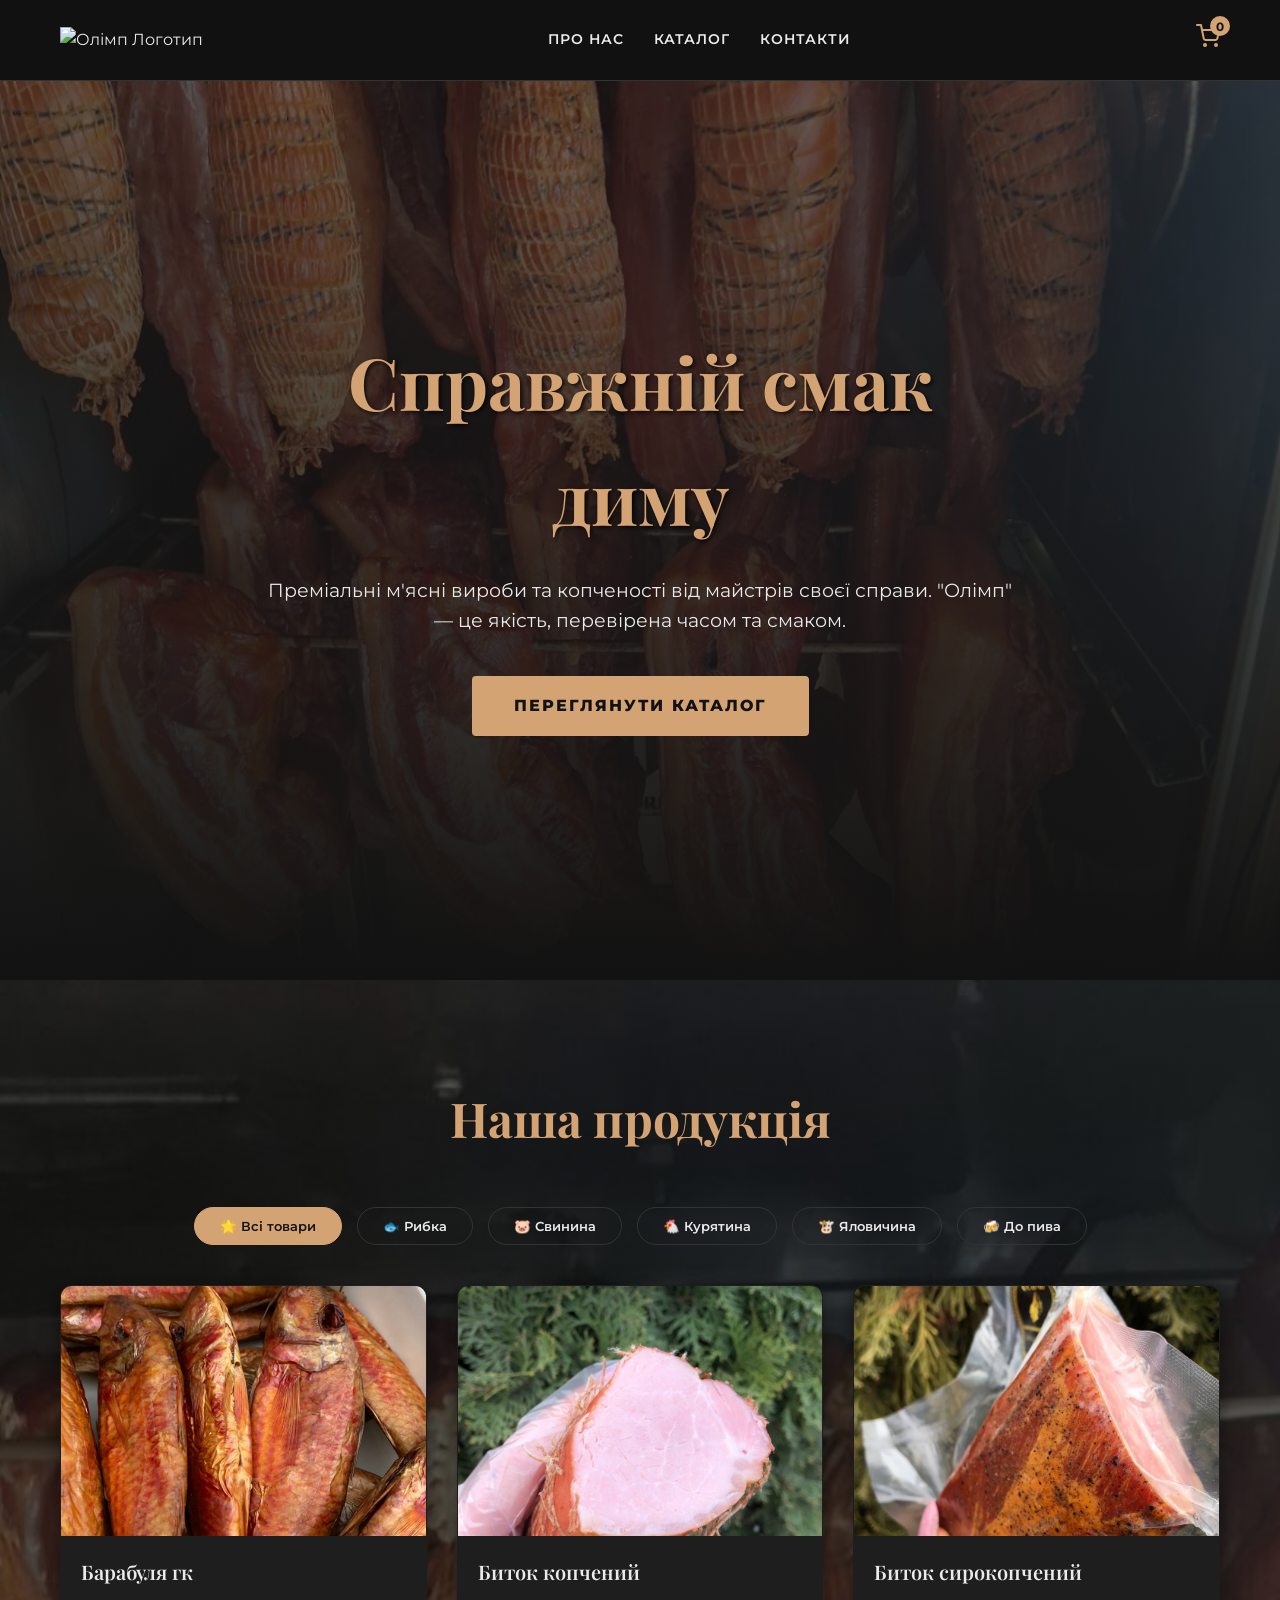
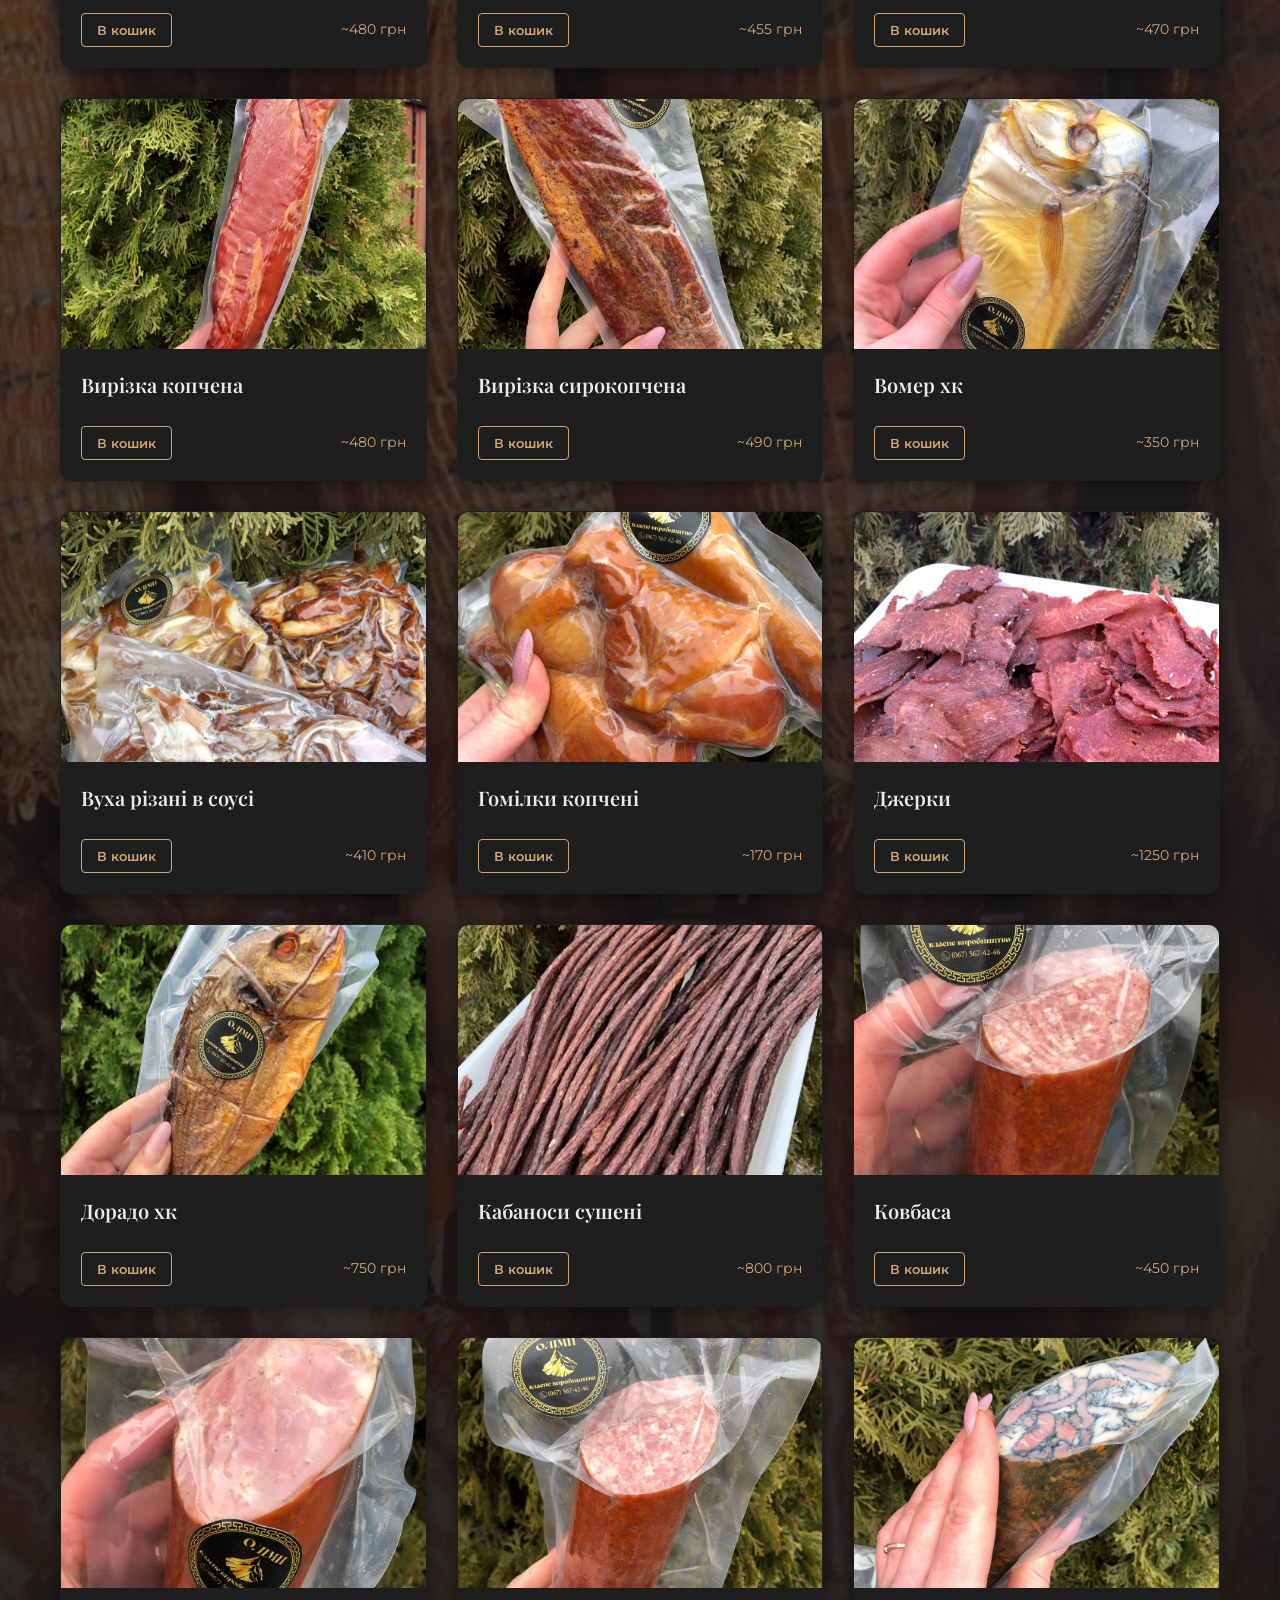
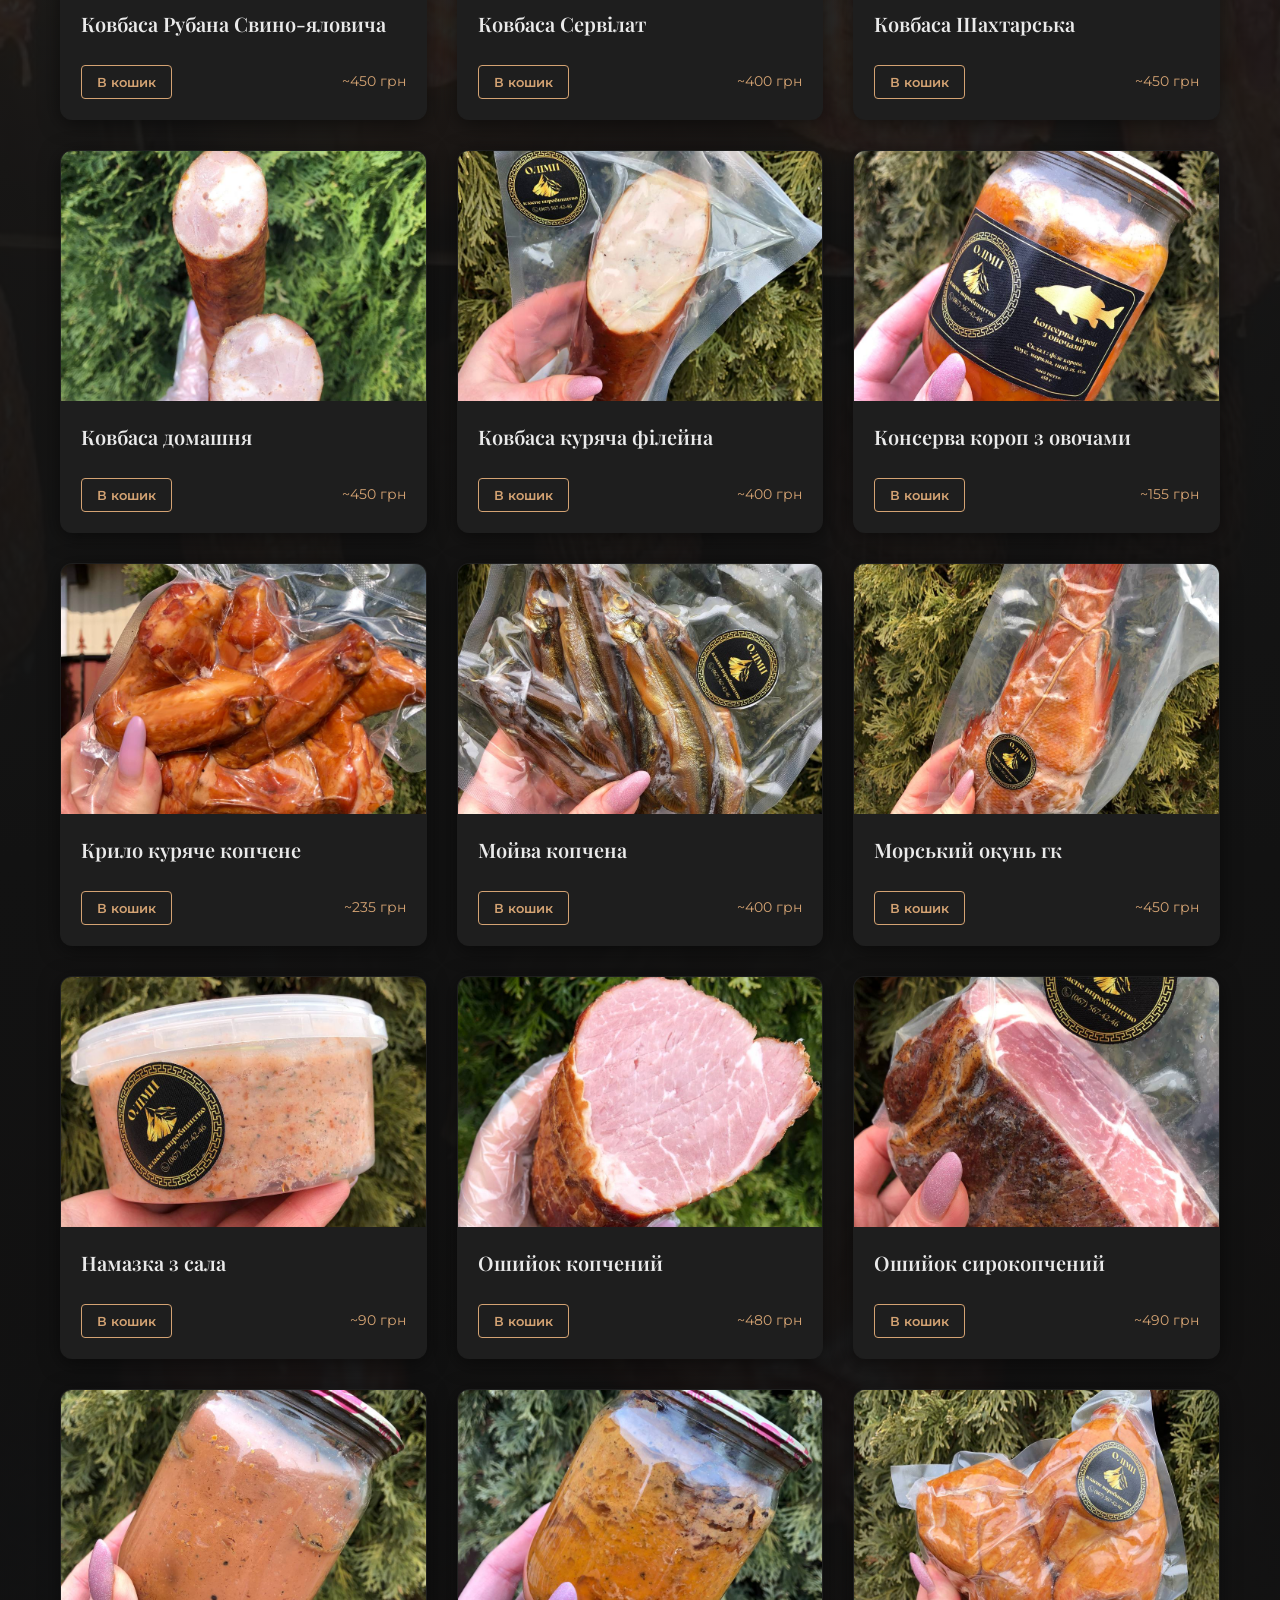
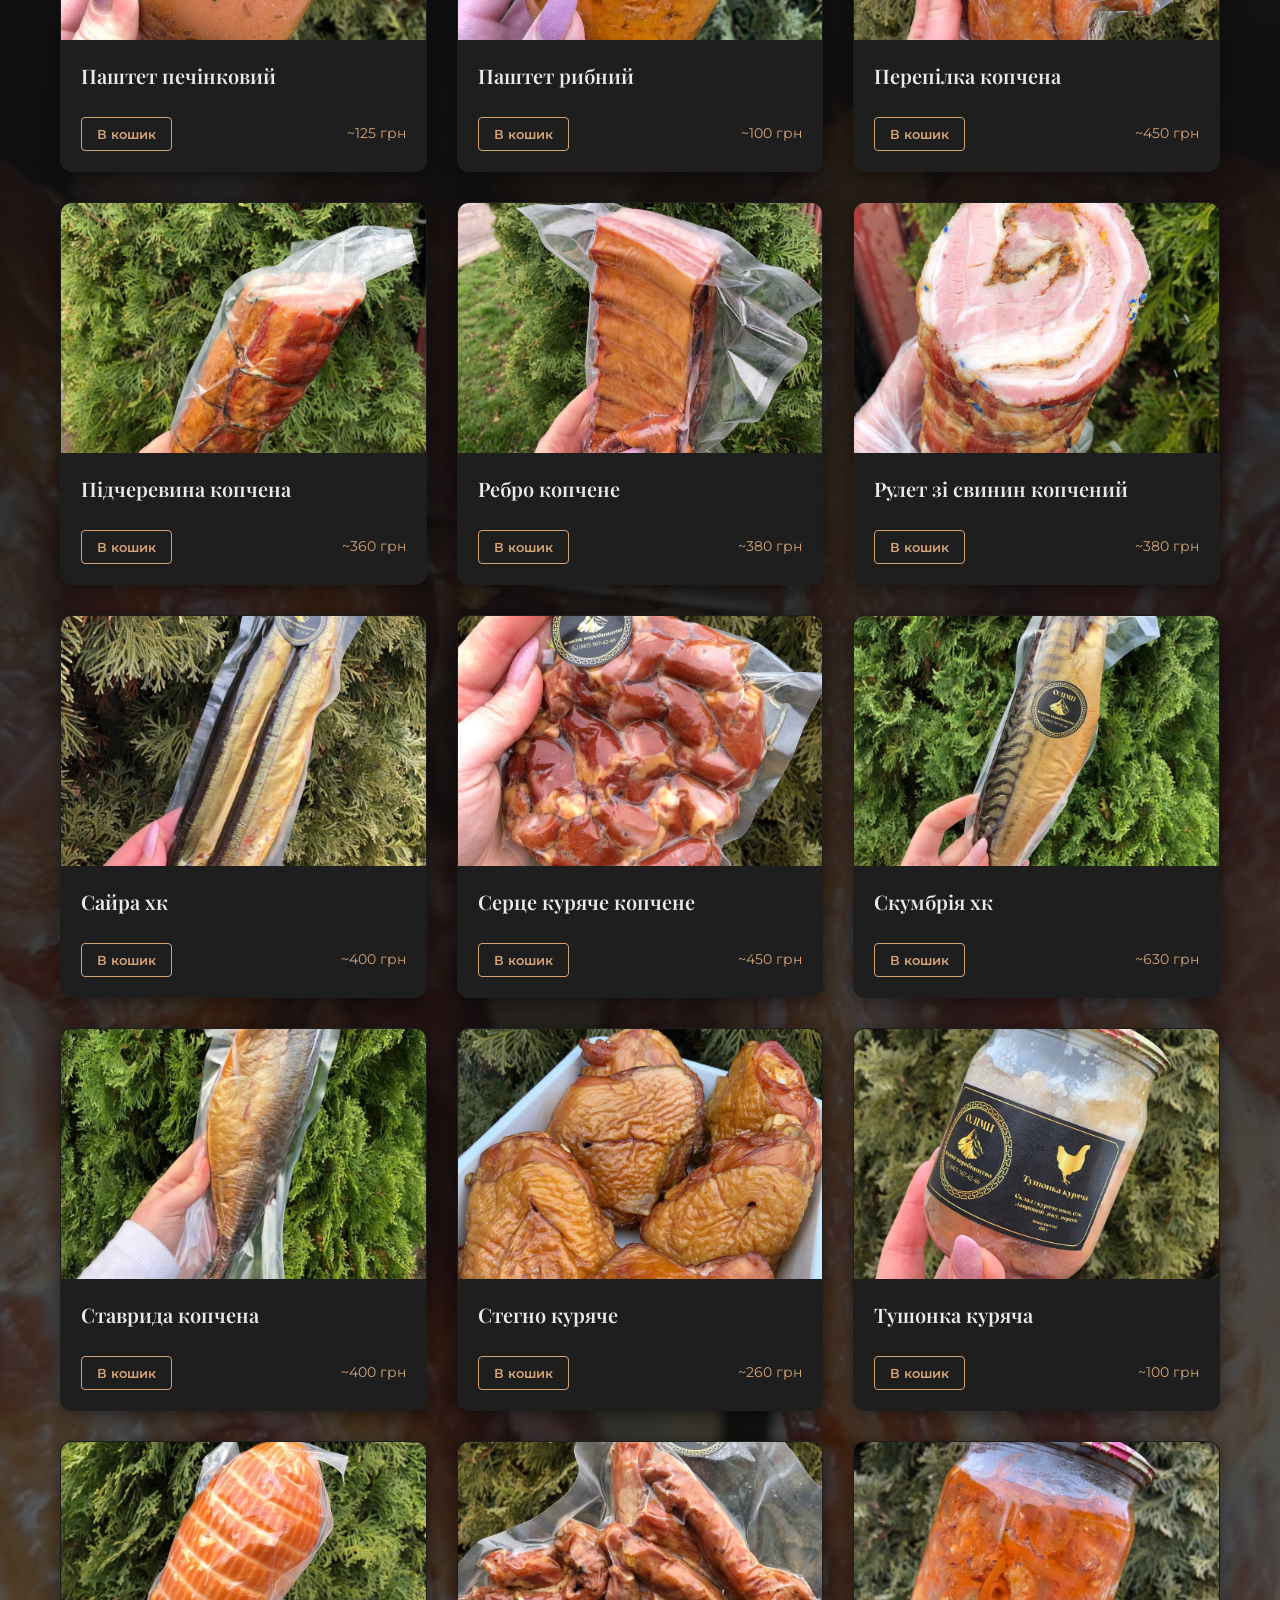
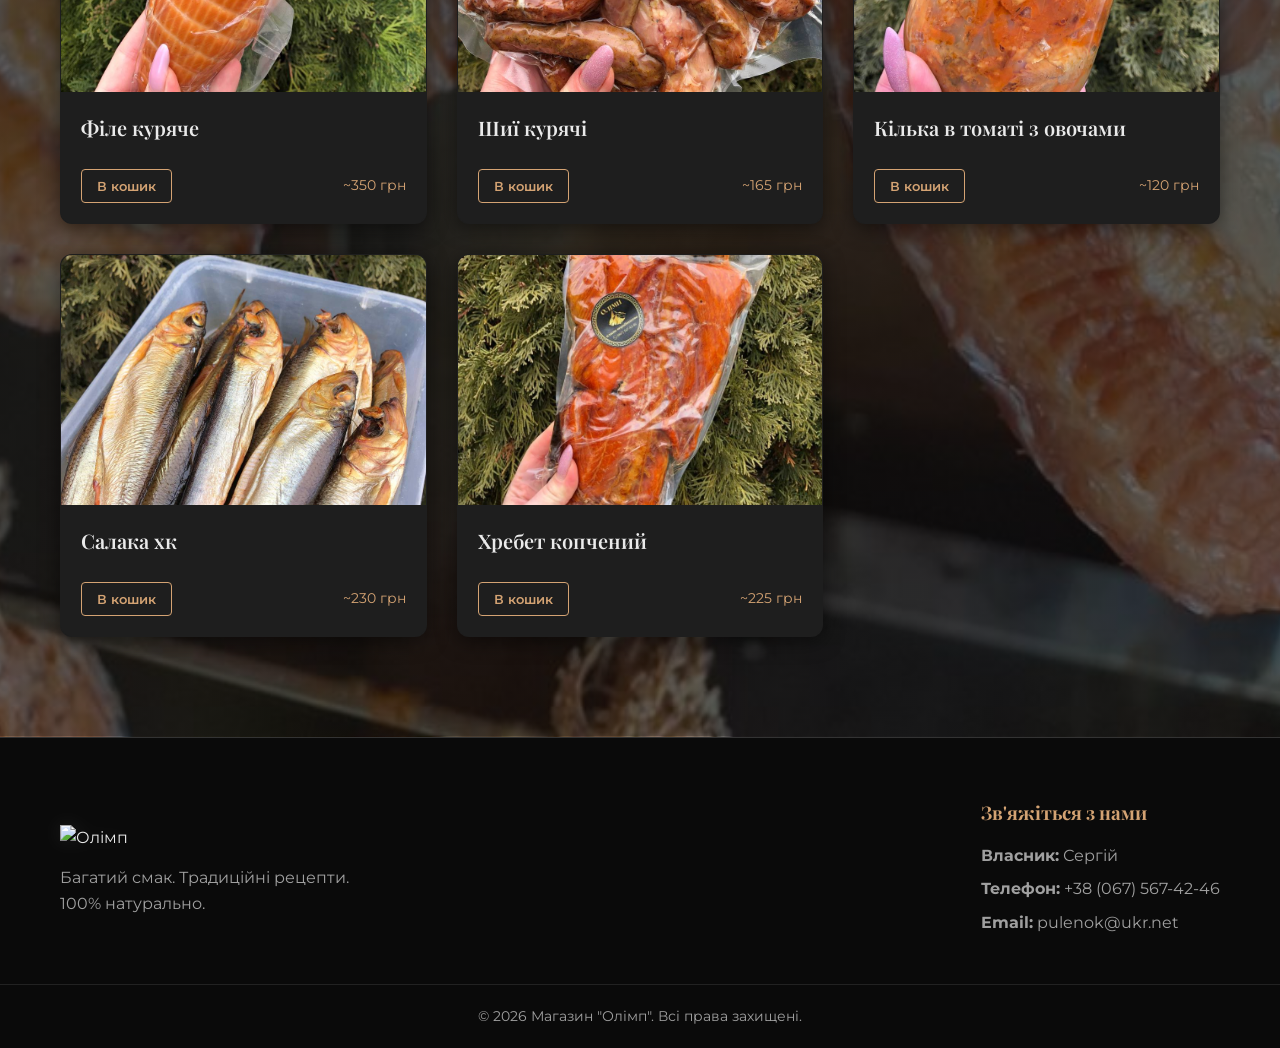
==== index.html @ 211b1b32 "Add files via upload" ====
<!DOCTYPE html>
<html lang="uk">

<head>
    <meta charset="UTF-8">
    <meta name="viewport" content="width=device-width, initial-scale=1.0">
    <meta name="description"
        content="Магазин Олімп - преміальні копченості та м'ясні вироби. Найкращий вибір копченого сала, ковбас, балику та риби.">
    <title>Олімп - Преміальні Копченості</title>
    <link rel="stylesheet" href="style.css">
    <link
        href="https://fonts.googleapis.com/css2?family=Montserrat:wght@400;600;800&family=Playfair+Display:ital,wght@0,700;1,700&display=swap"
        rel="stylesheet">
</head>

<body>
    <header class="navbar">
        <div class="container nav-content">
            <div class="logo">
                <img src="Олімп логотип.png" alt="Олімп Логотип" class="logo-img">
            </div>
            <nav class="nav-links">
                <a href="#about">Про нас</a>
                <a href="#catalog">Каталог</a>
                <a href="#contact">Контакти</a>
            </nav>
            <div class="cart-icon">
                <svg width="24" height="24" viewBox="0 0 24 24" fill="none" stroke="currentColor" stroke-width="2"
                    stroke-linecap="round" stroke-linejoin="round">
                    <circle cx="9" cy="21" r="1"></circle>
                    <circle cx="20" cy="21" r="1"></circle>
                    <path d="M1 1h4l2.68 13.39a2 2 0 0 0 2 1.61h9.72a2 2 0 0 0 2-1.61L23 6H6"></path>
                </svg>
                <span class="cart-count">0</span>
            </div>
        </div>
    </header>

    <section class="hero" id="about">
        <div class="hero-overlay"></div>
        <div class="container hero-content">
            <h1>Справжній смак диму</h1>
            <p>Преміальні м'ясні вироби та копченості від майстрів своєї справи. "Олімп" — це якість, перевірена часом
                та смаком.</p>
            <a href="#catalog" class="btn-primary">Переглянути каталог</a>
        </div>
    </section>

    <section id="catalog" class="catalog-section">
        <div class="container">
            <h2 class="section-title">Наша продукція</h2>
            <div class="filters">
                <button class="filter-btn active" data-filter="all">🌟 Всі товари</button>
                <button class="filter-btn" data-filter="fish">🐟 Рибка</button>
                <button class="filter-btn" data-filter="pork">🐷 Свинина</button>
                <button class="filter-btn" data-filter="chicken">🐔 Курятина</button>
                <button class="filter-btn" data-filter="beef">🐮 Яловичина</button>
                <button class="filter-btn" data-filter="beer">🍻 До пива</button>
            </div>
            <div id="product-grid" class="product-grid">
                <!-- Products will be injected here by script.js -->
            </div>
        </div>
    </section>

    <footer id="contact" class="footer">
        <!-- Footer remains exactly as it was -->
        <div class="container footer-content">
            <div class="footer-info">
                <img src="Олімп логотип.png" alt="Олімп" class="footer-logo">
                <p>Багатий смак. Традиційні рецепти. 100% натурально.</p>
            </div>
            <div class="footer-contacts">
                <h3>Зв'яжіться з нами</h3>
                <p><strong>Власник:</strong> Сергій</p>
                <p><strong>Телефон:</strong> <a href="tel:+380675674246">+38 (067) 567-42-46</a></p>
                <p><strong>Email:</strong> <a href="mailto:pulenok@ukr.net">pulenok@ukr.net</a></p>
            </div>
        </div>
        <div class="footer-bottom">
            <p>&copy; 2026 Магазин "Олімп". Всі права захищені.</p>
        </div>
    </footer>

    <!-- Shopping Cart Modal -->
    <div class="cart-overlay" id="cart-overlay">
        <div class="cart-modal">
            <div class="cart-header">
                <h2>Ваш кошик</h2>
                <button class="close-cart" id="close-cart">&times;</button>
            </div>
            <div class="cart-items" id="cart-items">
                <!-- Cart items injected here -->
            </div>
            <div class="cart-footer">
                <div class="cart-total">
                    <span>Разом (орієнтовно):</span>
                    <span id="cart-total-price">0 грн</span>
                </div>

                <form id="checkout-form" class="checkout-form" action="https://api.web3forms.com/submit" method="POST">

                    <!-- Web3Forms Required Config -->
                    <!-- USER: Замініть ВАШ_КЛЮЧ_ДОСТУПУ на справжній ключ отриманий на web3forms.com -->
                    <input type="hidden" name="access_key" value="c557df8d-5075-4b24-8cd9-686720bcbbee">
                    <input type="hidden" name="subject" value="Нове замовлення - Олімп">
                    <input type="hidden" name="from_name" value="Магазин Олімп">
                    <!-- Запобігаємо переадресації від Web3Forms для обробки через JS -->

                    <h3>Оформлення замовлення</h3>
                    <input type="text" id="lastName" name="Прізвище" placeholder="Прізвище" required>
                    <input type="text" id="firstName" name="Ім'я" placeholder="Ім'я" required>
                    <input type="text" id="patronymic" name="По батькові" placeholder="По батькові" required>
                    <input type="tel" id="phone" name="Телефон" placeholder="Номер телефону (+380...)" required>

                    <select id="paymentMethod" name="Спосіб_оплати" required>
                        <option value="" disabled selected>Виберіть спосіб оплати</option>
                        <option value="Оплата на карту продавця">Оплата на карту продавця</option>
                        <option value="При отриманні (накладений платіж)">При отриманні (накладений платіж)</option>
                    </select>

                    <!-- Hidden field to hold the cart summary for the email -->
                    <textarea id="orderDetails" name="Замовлені_товари" style="display:none;"></textarea>

                    <button type="submit" id="submit-btn" class="btn-primary w-100">Відправити замовлення</button>
                    <p class="form-disclaimer">Після відправлення ми зв'яжемося з вами для уточнення ваги. Ціна на
                        крафтову продукцію залежить від точної ваги шматка.</p>
                    <p id="form-result" style="display:none; text-align:center; margin-top:10px; font-weight:bold;"></p>
                </form>
            </div>
        </div>
    </div>

    <script src="script.js"></script>
</body>

</html>
---- style.css ----
:root {
    --bg-dark: #121212;
    --bg-card: #1E1E1E;
    --text-main: #EAEAEA;
    --text-muted: #A0A0A0;
    --accent-gold: #D4A373;
    --accent-hover: #FAEDCD;
    --border-color: #333;
    --shadow-subtle: 0 4px 20px rgba(0, 0, 0, 0.5);
    --shadow-glow: 0 0 15px rgba(212, 163, 115, 0.3);
}

* {
    margin: 0;
    padding: 0;
    box-sizing: border-box;
}

body {
    font-family: 'Montserrat', sans-serif;
    background-color: var(--bg-dark);
    color: var(--text-main);
    line-height: 1.6;
    overflow-x: hidden;
}

h1,
h2,
h3 {
    font-family: 'Playfair Display', serif;
}

a {
    text-decoration: none;
    color: inherit;
}

.container {
    max-width: 1200px;
    margin: 0 auto;
    padding: 0 20px;
}

/* Navbar */
.navbar {
    position: fixed;
    top: 0;
    width: 100%;
    background: rgba(18, 18, 18, 0.9);
    backdrop-filter: blur(10px);
    z-index: 1000;
    border-bottom: 1px solid var(--border-color);
}

.nav-content {
    display: flex;
    justify-content: space-between;
    align-items: center;
    height: 80px;
}

.logo-img {
    height: 60px;
    object-fit: contain;
}

.nav-links {
    display: flex;
    gap: 30px;
}

.nav-links a {
    font-weight: 600;
    text-transform: uppercase;
    font-size: 0.9rem;
    letter-spacing: 1px;
    transition: color 0.3s;
}

.nav-links a:hover {
    color: var(--accent-gold);
}

.cart-icon {
    position: relative;
    cursor: pointer;
    color: var(--accent-gold);
    transition: transform 0.3s;
}

.cart-icon:hover {
    transform: scale(1.1);
}

.cart-count {
    position: absolute;
    top: -8px;
    right: -10px;
    background: var(--accent-gold);
    color: var(--bg-dark);
    font-size: 0.75rem;
    font-weight: bold;
    border-radius: 50%;
    width: 20px;
    height: 20px;
    display: flex;
    align-items: center;
    justify-content: center;
}

/* Hero Section */
.hero {
    height: 100vh;
    display: flex;
    align-items: center;
    justify-content: center;
    text-align: center;
    position: relative;
    background: url('fon1.jpg') center/cover no-repeat;
    margin-top: 80px;
}

.hero-overlay {
    position: absolute;
    top: 0;
    left: 0;
    width: 100%;
    height: 100%;
    background: linear-gradient(to bottom, rgba(18, 18, 18, 0.6), rgba(18, 18, 18, 1));
}

.hero-content {
    position: relative;
    z-index: 10;
    max-width: 800px;
}

.hero h1 {
    font-size: 4.5rem;
    margin-bottom: 20px;
    color: var(--accent-gold);
    text-shadow: 2px 2px 4px rgba(0, 0, 0, 0.8);
}

.hero p {
    font-size: 1.2rem;
    margin-bottom: 40px;
    color: var(--text-main);
}

.btn-primary {
    display: inline-block;
    padding: 15px 40px;
    background: var(--accent-gold);
    color: var(--bg-dark);
    font-weight: 800;
    text-transform: uppercase;
    letter-spacing: 2px;
    border-radius: 4px;
    transition: all 0.3s ease;
    border: 2px solid var(--accent-gold);
}

.btn-primary:hover {
    background: transparent;
    color: var(--accent-gold);
    box-shadow: var(--shadow-glow);
}

/* Catalog */
.catalog-section {
    padding: 100px 0;
    position: relative;
    z-index: 1;
}

.catalog-section::before,
.catalog-section::after {
    content: '';
    position: absolute;
    left: 0;
    width: 100%;
    z-index: -1;
    background-size: cover;
    background-position: center;
    background-repeat: no-repeat;
}

.catalog-section::before {
    top: 0;
    height: 50%;
    background-image: linear-gradient(rgba(18, 18, 18, 0.6), rgba(18, 18, 18, 1)), url('fon1.jpg');
}

.catalog-section::after {
    bottom: 0;
    height: 50%;
    background-image: linear-gradient(rgba(18, 18, 18, 1), rgba(18, 18, 18, 0.6)), url('fon2.jpg');
}

.section-title {
    text-align: center;
    font-size: 3rem;
    margin-bottom: 50px;
    color: var(--accent-gold);
}

.filters {
    display: flex;
    justify-content: center;
    margin-bottom: 40px;
    gap: 15px;
}

.filter-btn {
    background: transparent;
    border: 1px solid var(--border-color);
    color: var(--text-main);
    padding: 10px 25px;
    border-radius: 30px;
    cursor: pointer;
    transition: all 0.3s;
    font-family: inherit;
    font-weight: 600;
}

.filter-btn.active,
.filter-btn:hover {
    background: var(--accent-gold);
    color: var(--bg-dark);
    border-color: var(--accent-gold);
}

.product-grid {
    display: grid;
    grid-template-columns: repeat(auto-fill, minmax(280px, 1fr));
    gap: 30px;
}

.product-card {
    background: var(--bg-card);
    border-radius: 12px;
    overflow: hidden;
    box-shadow: var(--shadow-subtle);
    transition: transform 0.4s ease, box-shadow 0.4s ease;
    border: 1px solid transparent;
    position: relative;
    display: flex;
    flex-direction: column;
}

.product-card:hover {
    transform: translateY(-10px);
    border-color: rgba(212, 163, 115, 0.3);
    box-shadow: var(--shadow-glow);
}

.product-image-wrapper {
    width: 100%;
    height: 250px;
    overflow: hidden;
    position: relative;
}

.product-image {
    width: 100%;
    height: 100%;
    object-fit: cover;
    transition: transform 0.6s ease;
}

.product-card:hover .product-image {
    transform: scale(1.1);
}

.product-card::after {
    content: '';
    position: absolute;
    top: 0;
    left: 0;
    right: 0;
    bottom: 0;
    background: linear-gradient(to top, rgba(0, 0, 0, 0.8) 0%, transparent 60%);
    pointer-events: none;
    opacity: 0;
    transition: opacity 0.4s;
}

.product-card:hover::after {
    opacity: 1;
}

.product-info {
    padding: 20px;
    flex-grow: 1;
    display: flex;
    flex-direction: column;
    justify-content: space-between;
    position: relative;
    z-index: 2;
    background: var(--bg-card);
}

.product-title {
    font-size: 1.25rem;
    margin-bottom: 10px;
    font-weight: 600;
}

.product-action {
    display: flex;
    justify-content: space-between;
    align-items: center;
    margin-top: 15px;
}

.add-to-cart {
    background: transparent;
    color: var(--accent-gold);
    border: 1px solid var(--accent-gold);
    padding: 8px 15px;
    border-radius: 4px;
    cursor: pointer;
    font-weight: 600;
    transition: all 0.3s;
    font-family: inherit;
}

.add-to-cart:hover {
    background: var(--accent-gold);
    color: var(--bg-dark);
}

.price-placeholder {
    color: var(--accent-gold);
    font-weight: 700;
    font-size: 1.1rem;
}

/* Footer */
.footer {
    background: #0A0A0A;
    padding: 60px 0 20px;
    border-top: 1px solid var(--border-color);
}

.footer-content {
    display: flex;
    justify-content: space-between;
    align-items: center;
    margin-bottom: 40px;
    flex-wrap: wrap;
    gap: 30px;
}

.footer-logo {
    height: 80px;
    margin-bottom: 15px;
    filter: drop-shadow(0 0 10px rgba(255, 255, 255, 0.1));
}

.footer-info p {
    color: var(--text-muted);
    max-width: 300px;
}

.footer-contacts h3 {
    color: var(--accent-gold);
    margin-bottom: 15px;
}

.footer-contacts p {
    color: var(--text-muted);
    margin-bottom: 8px;
}

.footer-bottom {
    text-align: center;
    padding-top: 20px;
    border-top: 1px solid #222;
    color: var(--text-muted);
    font-size: 0.9rem;
}

/* Animations */
@keyframes fadeIn {
    from {
        opacity: 0;
        transform: translateY(20px);
    }

    to {
        opacity: 1;
        transform: translateY(0);
    }
}

.animate-in {
    animation: fadeIn 0.8s ease forwards;
    opacity: 0;
}

@media (max-width: 768px) {
    .nav-content {
        height: 60px;
    }

    .hero {
        margin-top: 60px;
    }

    .hero h1 {
        font-size: 3rem;
    }

    .nav-links {
        display: none;
    }

    .product-grid {
        grid-template-columns: repeat(auto-fill, minmax(200px, 1fr));
    }

    .footer-content {
        flex-direction: column;
        text-align: center;
    }
}

/* Shopping Cart Modal */
.cart-overlay {
    position: fixed;
    top: 0;
    left: 0;
    width: 100%;
    height: 100%;
    background: rgba(0, 0, 0, 0.7);
    backdrop-filter: blur(5px);
    z-index: 2000;
    display: flex;
    justify-content: flex-end;
    opacity: 0;
    pointer-events: none;
    transition: opacity 0.3s;
}

.cart-overlay.active {
    opacity: 1;
    pointer-events: all;
}

.cart-modal {
    width: 100%;
    max-width: 450px;
    background: var(--bg-card);
    height: 100%;
    display: flex;
    flex-direction: column;
    transform: translateX(100%);
    transition: transform 0.4s cubic-bezier(0.4, 0, 0.2, 1);
    box-shadow: -5px 0 20px rgba(0, 0, 0, 0.5);
    border-left: 1px solid var(--border-color);
}

.cart-overlay.active .cart-modal {
    transform: translateX(0);
}

.cart-header {
    padding: 20px;
    border-bottom: 1px solid var(--border-color);
    display: flex;
    justify-content: space-between;
    align-items: center;
}

.cart-header h2 {
    color: var(--accent-gold);
}

.close-cart {
    background: transparent;
    border: none;
    color: var(--text-main);
    font-size: 2rem;
    cursor: pointer;
    transition: color 0.3s;
}

.close-cart:hover {
    color: var(--accent-gold);
}

.cart-items {
    flex-grow: 1;
    overflow-y: auto;
    padding: 20px;
}

.cart-item {
    display: flex;
    align-items: center;
    gap: 15px;
    margin-bottom: 15px;
    padding-bottom: 15px;
    border-bottom: 1px solid var(--border-color);
}

.cart-item img {
    width: 60px;
    height: 60px;
    border-radius: 8px;
    object-fit: cover;
}

.cart-item-info {
    flex-grow: 1;
}

.cart-item-title {
    font-weight: 600;
    margin-bottom: 5px;
}

.cart-item-price {
    color: var(--accent-gold);
    font-size: 0.9rem;
}

.cart-item-actions {
    display: flex;
    align-items: center;
    gap: 10px;
}

.remove-item {
    background: transparent;
    border: none;
    color: #ff4d4d;
    cursor: pointer;
    font-size: 1.2rem;
}

.cart-footer {
    padding: 20px;
    border-top: 1px solid var(--border-color);
    background: rgba(0, 0, 0, 0.2);
    overflow-y: auto;
}

.cart-total {
    display: flex;
    justify-content: space-between;
    font-size: 1.25rem;
    font-weight: 700;
    margin-bottom: 20px;
}

#cart-total-price {
    color: var(--accent-gold);
}

.checkout-form {
    display: flex;
    flex-direction: column;
    gap: 10px;
}

.checkout-form h3 {
    margin-bottom: 10px;
    font-size: 1.1rem;
    color: var(--text-main);
}

.checkout-form input,
.checkout-form select {
    width: 100%;
    padding: 10px 15px;
    background: var(--bg-dark);
    border: 1px solid var(--border-color);
    color: var(--text-main);
    border-radius: 4px;
    font-family: inherit;
    outline: none;
    transition: border-color 0.3s;
}

.checkout-form input:focus,
.checkout-form select:focus {
    border-color: var(--accent-gold);
}

.w-100 {
    width: 100%;
    margin-top: 10px;
}

.form-disclaimer {
    font-size: 0.75rem;
    color: var(--text-muted);
    text-align: center;
    margin-top: 10px;
}
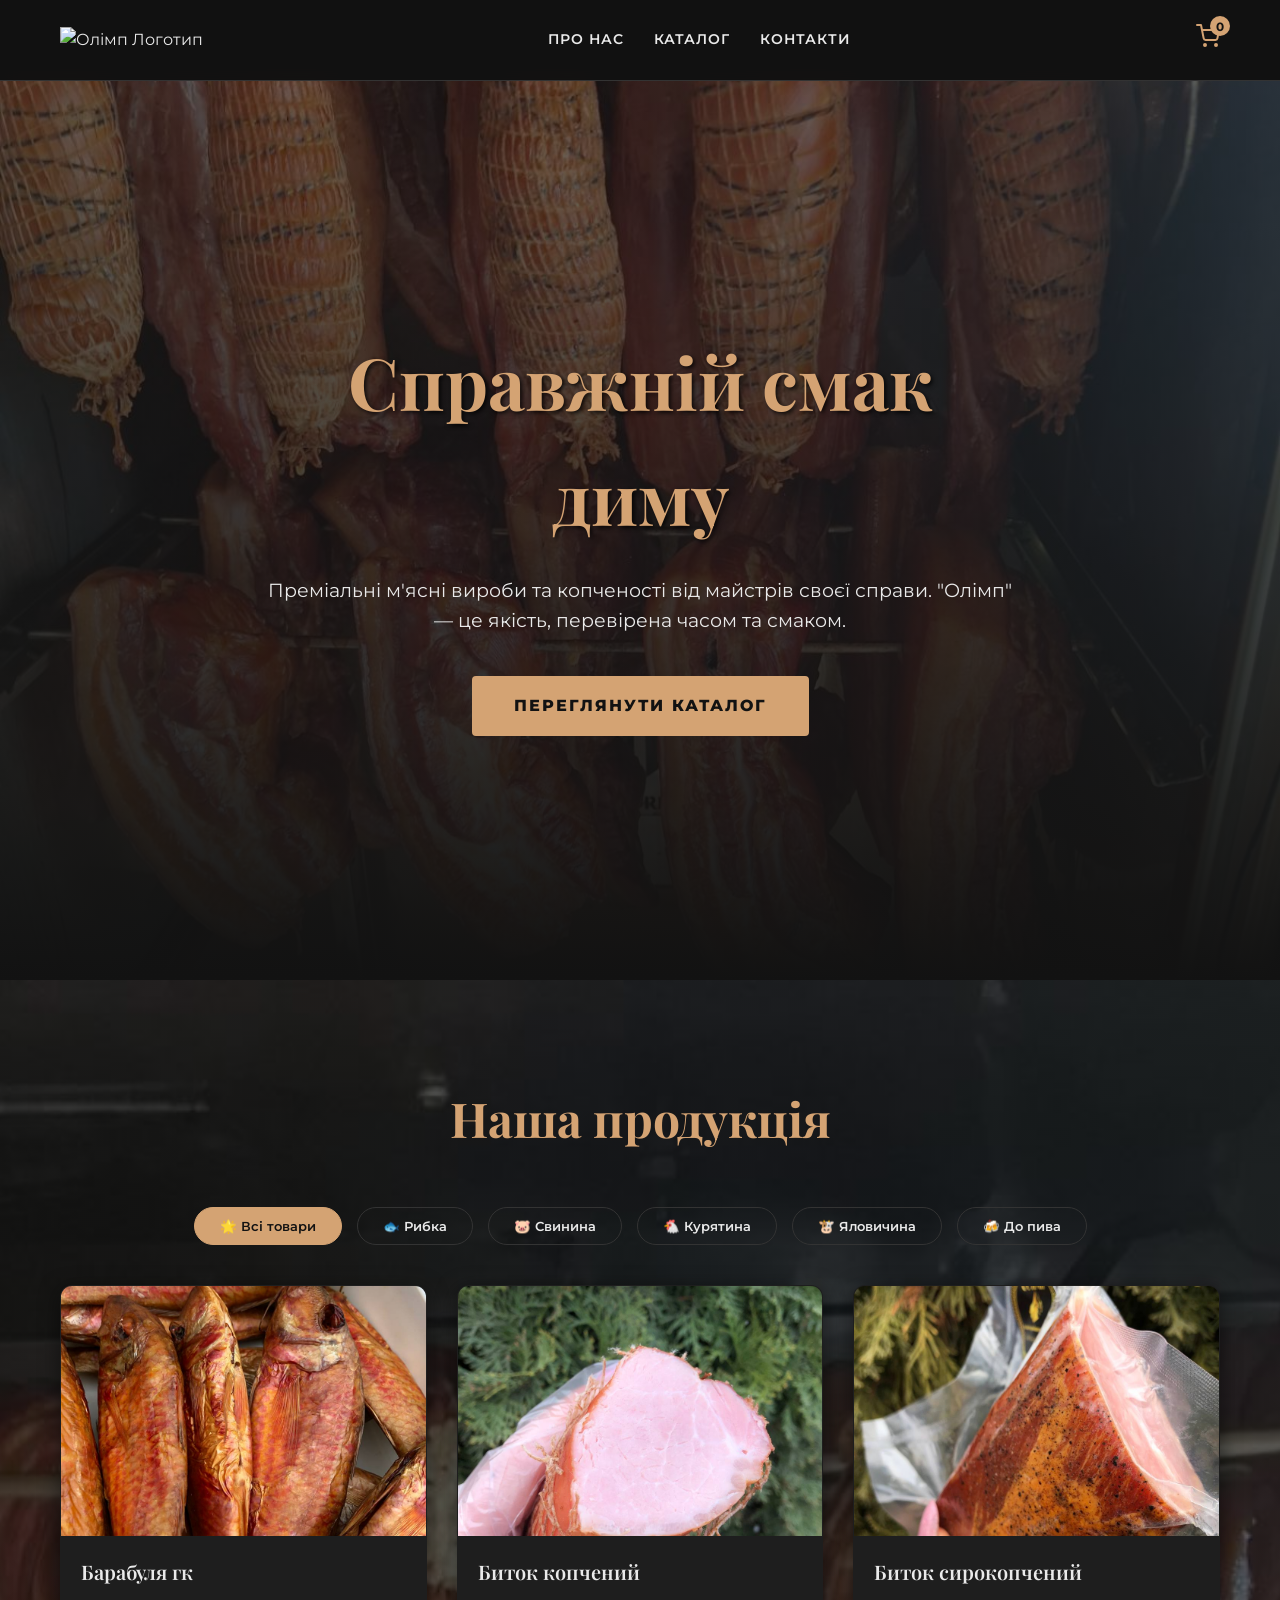
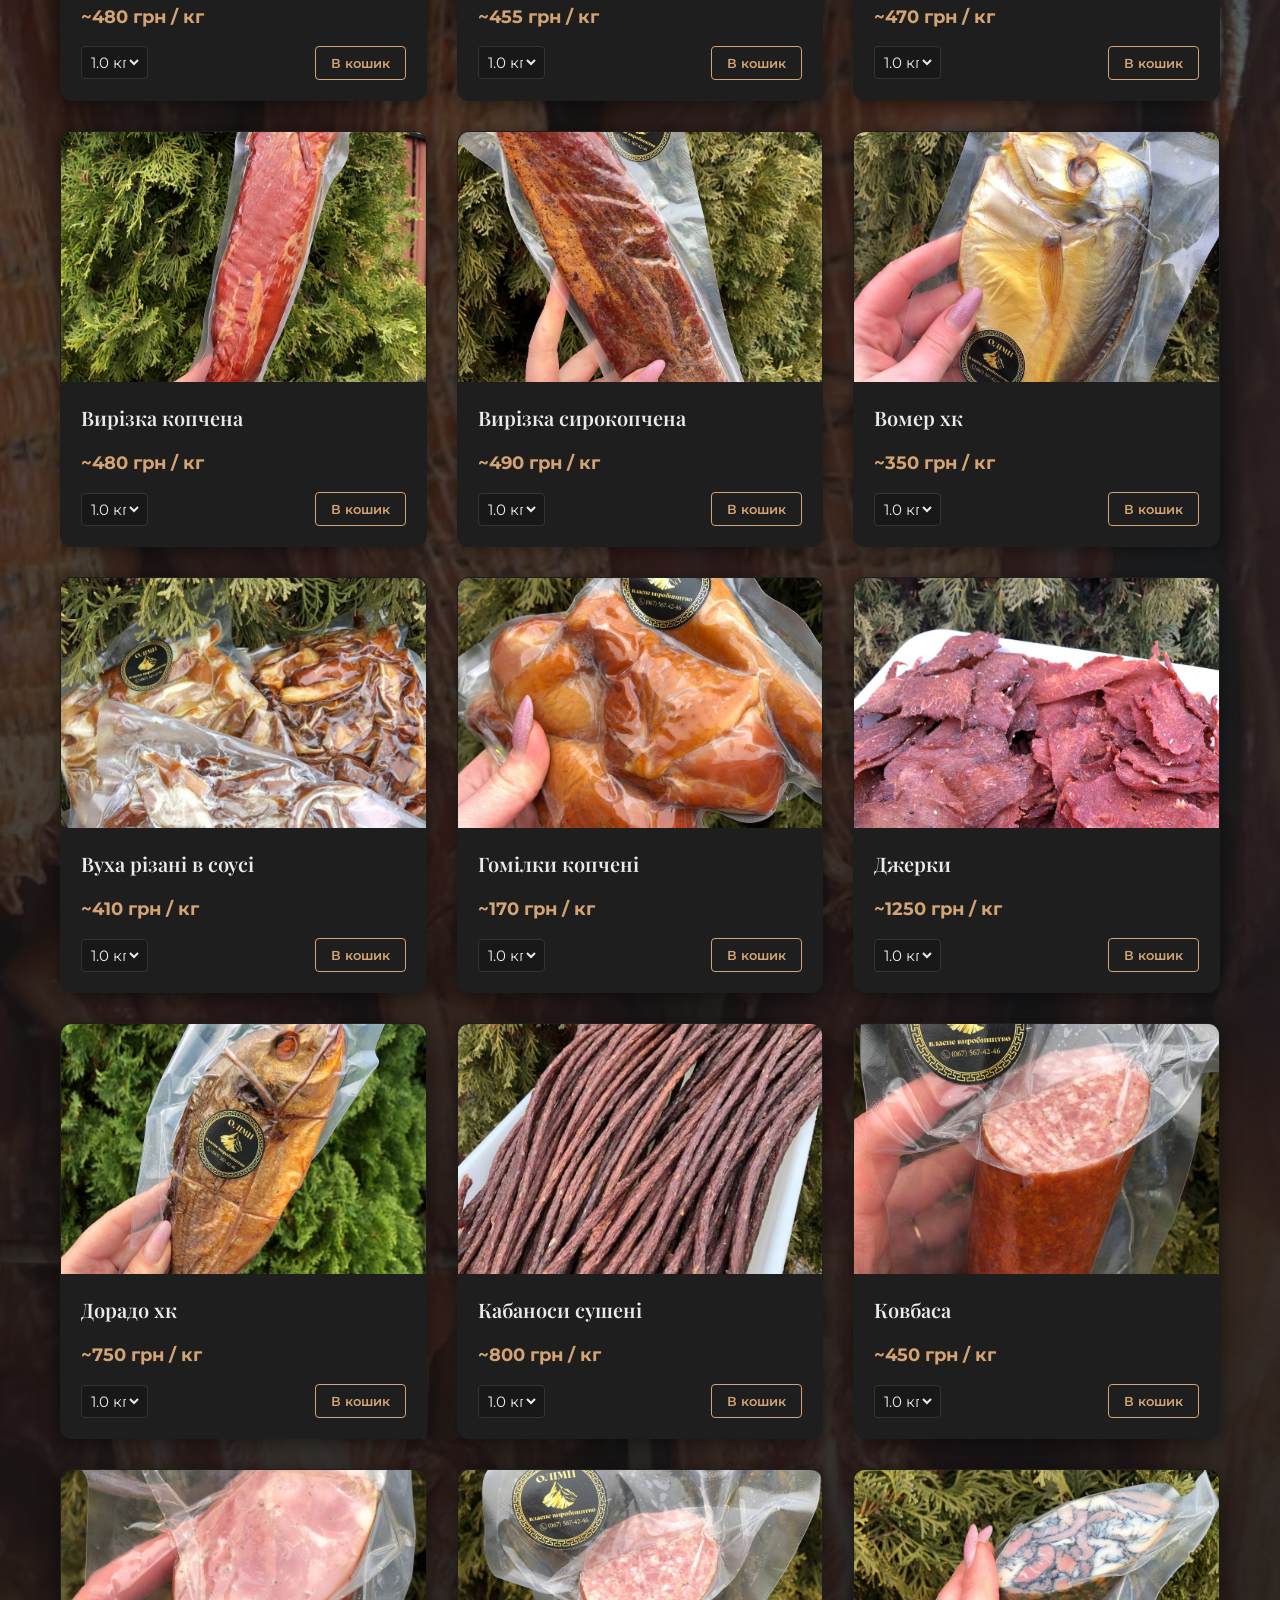
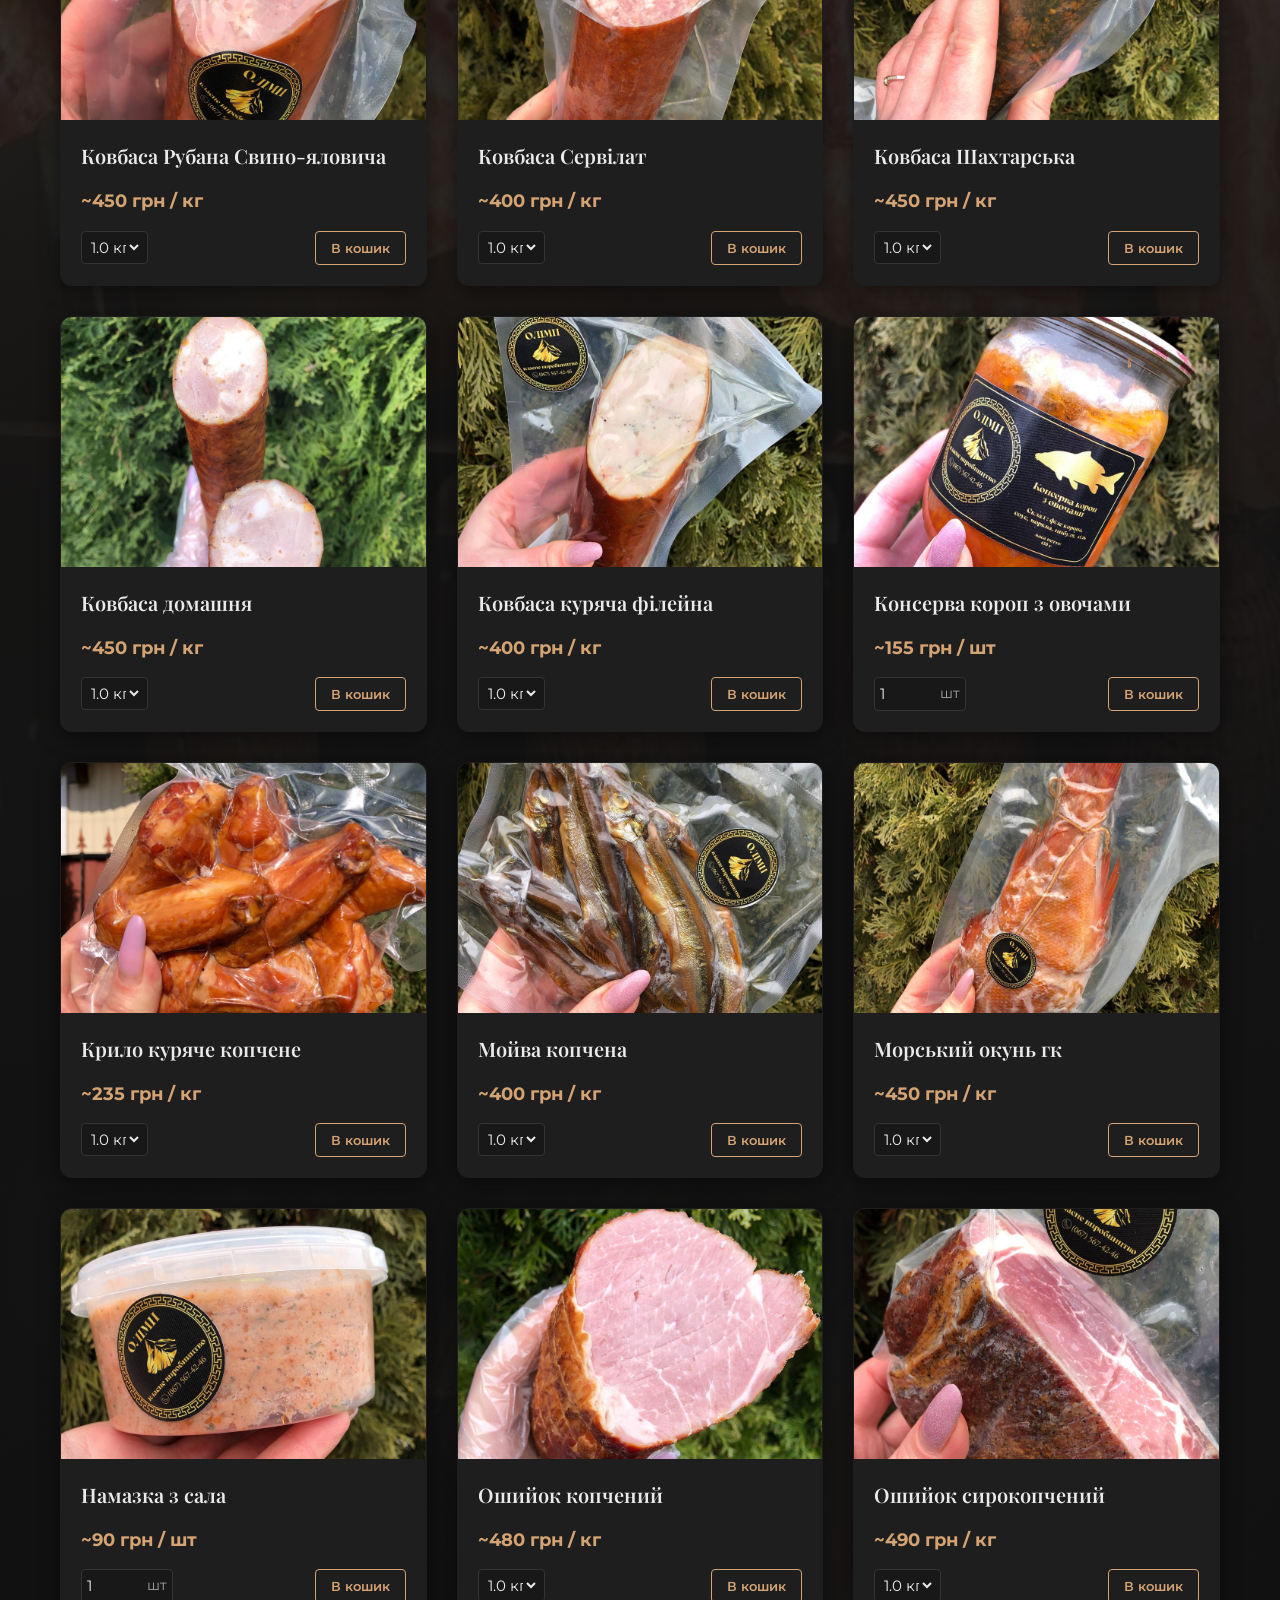
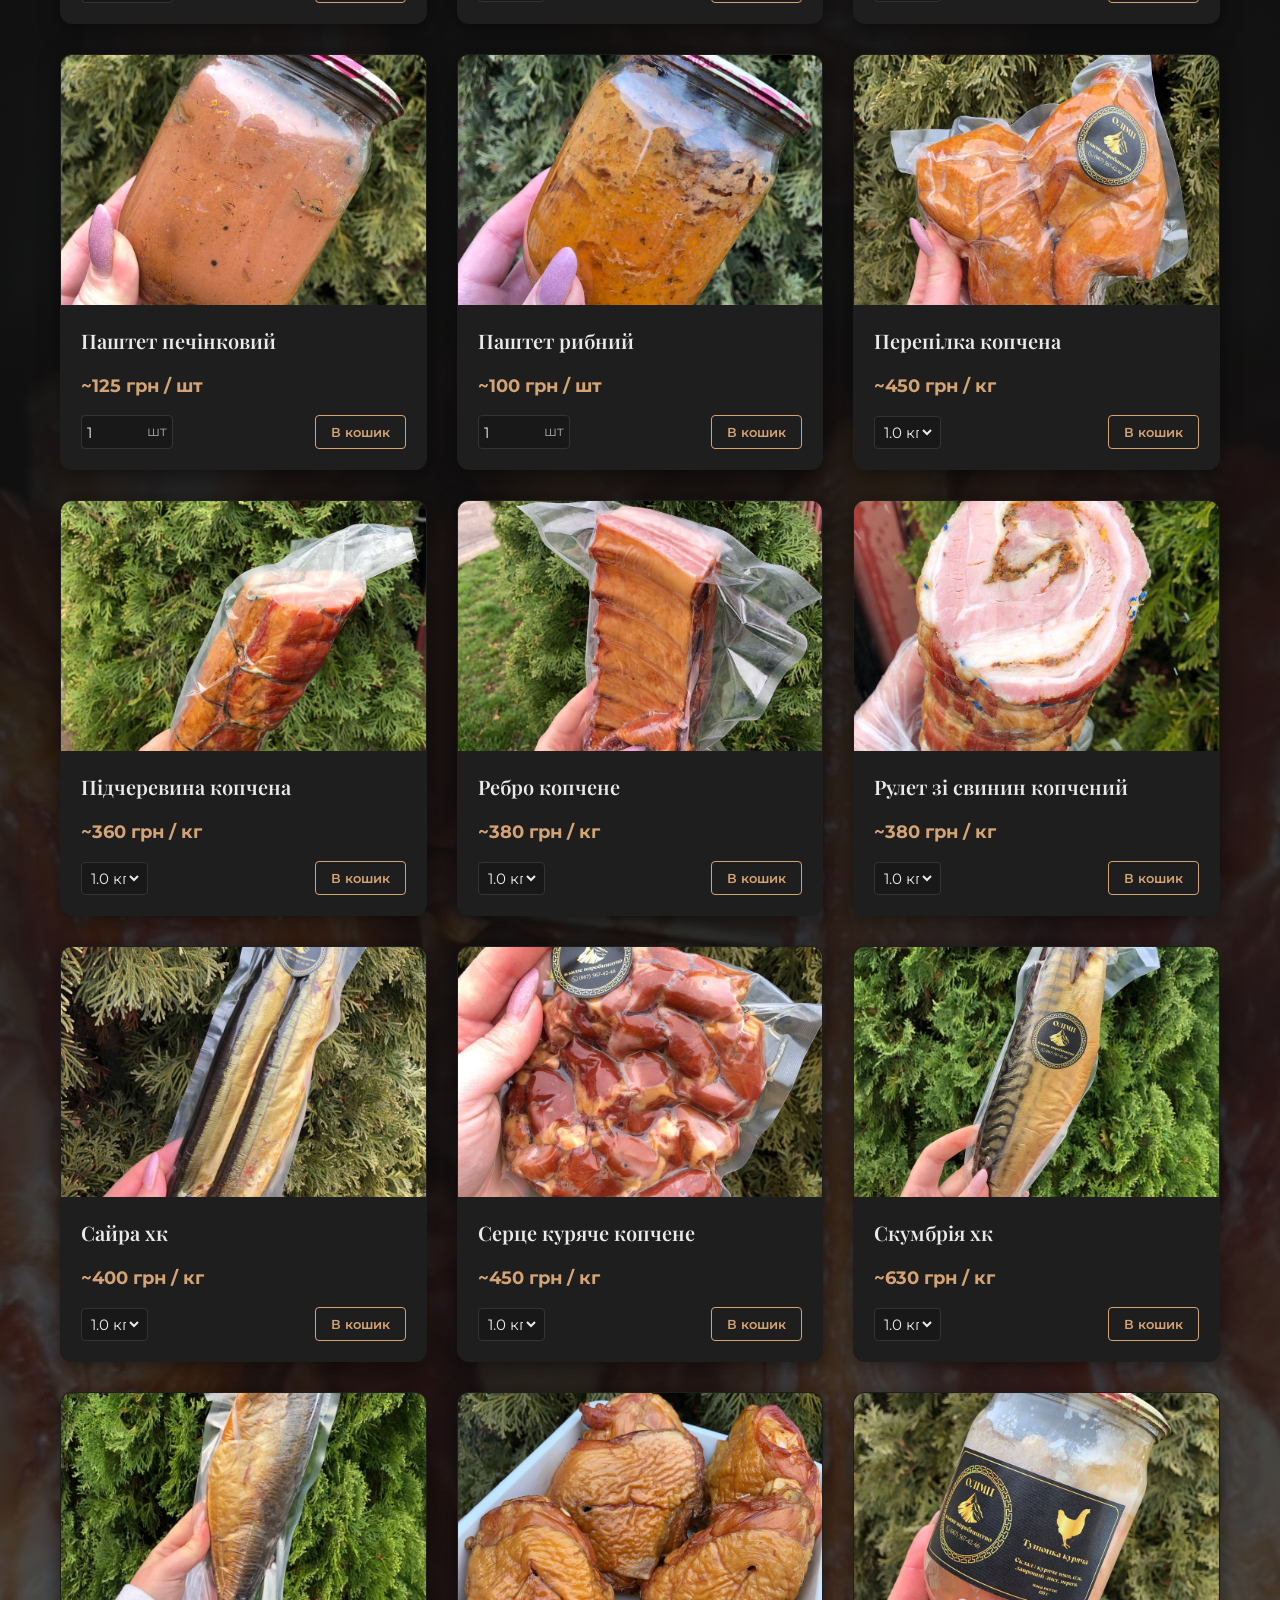
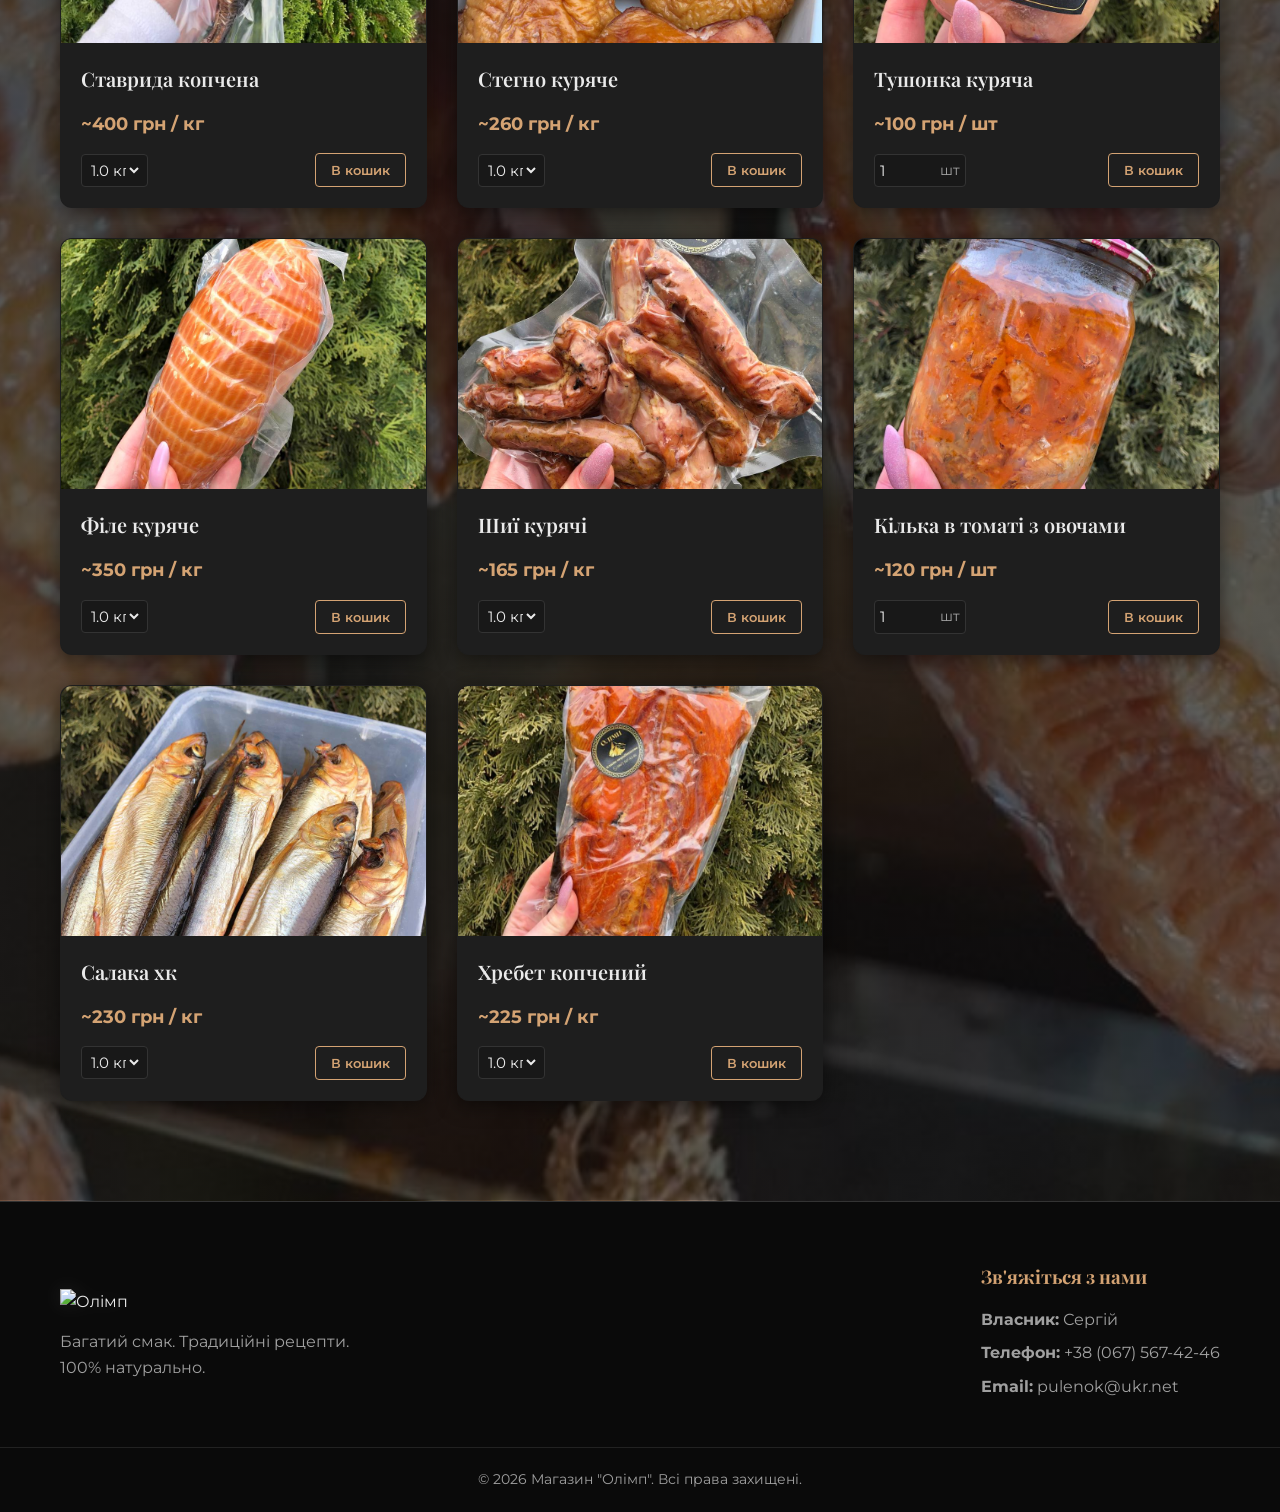
==== commit b31954bd: "Add files via upload" ====
--- a/index.html
+++ b/index.html
@@ -98,6 +98,13 @@
                     <span id="cart-total-price">0 грн</span>
                 </div>
 
+                <!-- Disclaimer about weight -->
+                <p class="form-disclaimer"
+                    style="color: var(--accent-gold); margin-bottom: 20px; font-weight: 500; text-align: left; font-size: 0.8rem;">
+                    * Примітка: Кількість продукції може змінюватись під час формування замовлення по причині того, що
+                    продукція вагова. Сума замовлення може відрізнятись +/- 10% від суми замовлення.
+                </p>
+
                 <form id="checkout-form" class="checkout-form" action="https://api.web3forms.com/submit" method="POST">
 
                     <!-- Web3Forms Required Config -->
--- a/style.css
+++ b/style.css
@@ -331,10 +331,45 @@
     color: var(--bg-dark);
 }
 
+.price-row {
+    margin-top: 5px;
+}
+
 .price-placeholder {
     color: var(--accent-gold);
     font-weight: 700;
     font-size: 1.1rem;
+}
+
+.quantity-selector {
+    display: flex;
+    align-items: center;
+    gap: 5px;
+    background: rgba(0, 0, 0, 0.2);
+    padding: 5px;
+    border-radius: 4px;
+    border: 1px solid var(--border-color);
+}
+
+.quantity-selector span {
+    font-size: 0.85rem;
+    color: var(--text-muted);
+}
+
+.item-qty {
+    background: transparent;
+    border: none;
+    color: var(--text-main);
+    font-family: inherit;
+    font-size: 0.95rem;
+    width: 55px;
+    outline: none;
+    cursor: pointer;
+}
+
+.item-qty option {
+    background: var(--bg-card);
+    color: var(--text-main);
 }
 
 /* Footer */
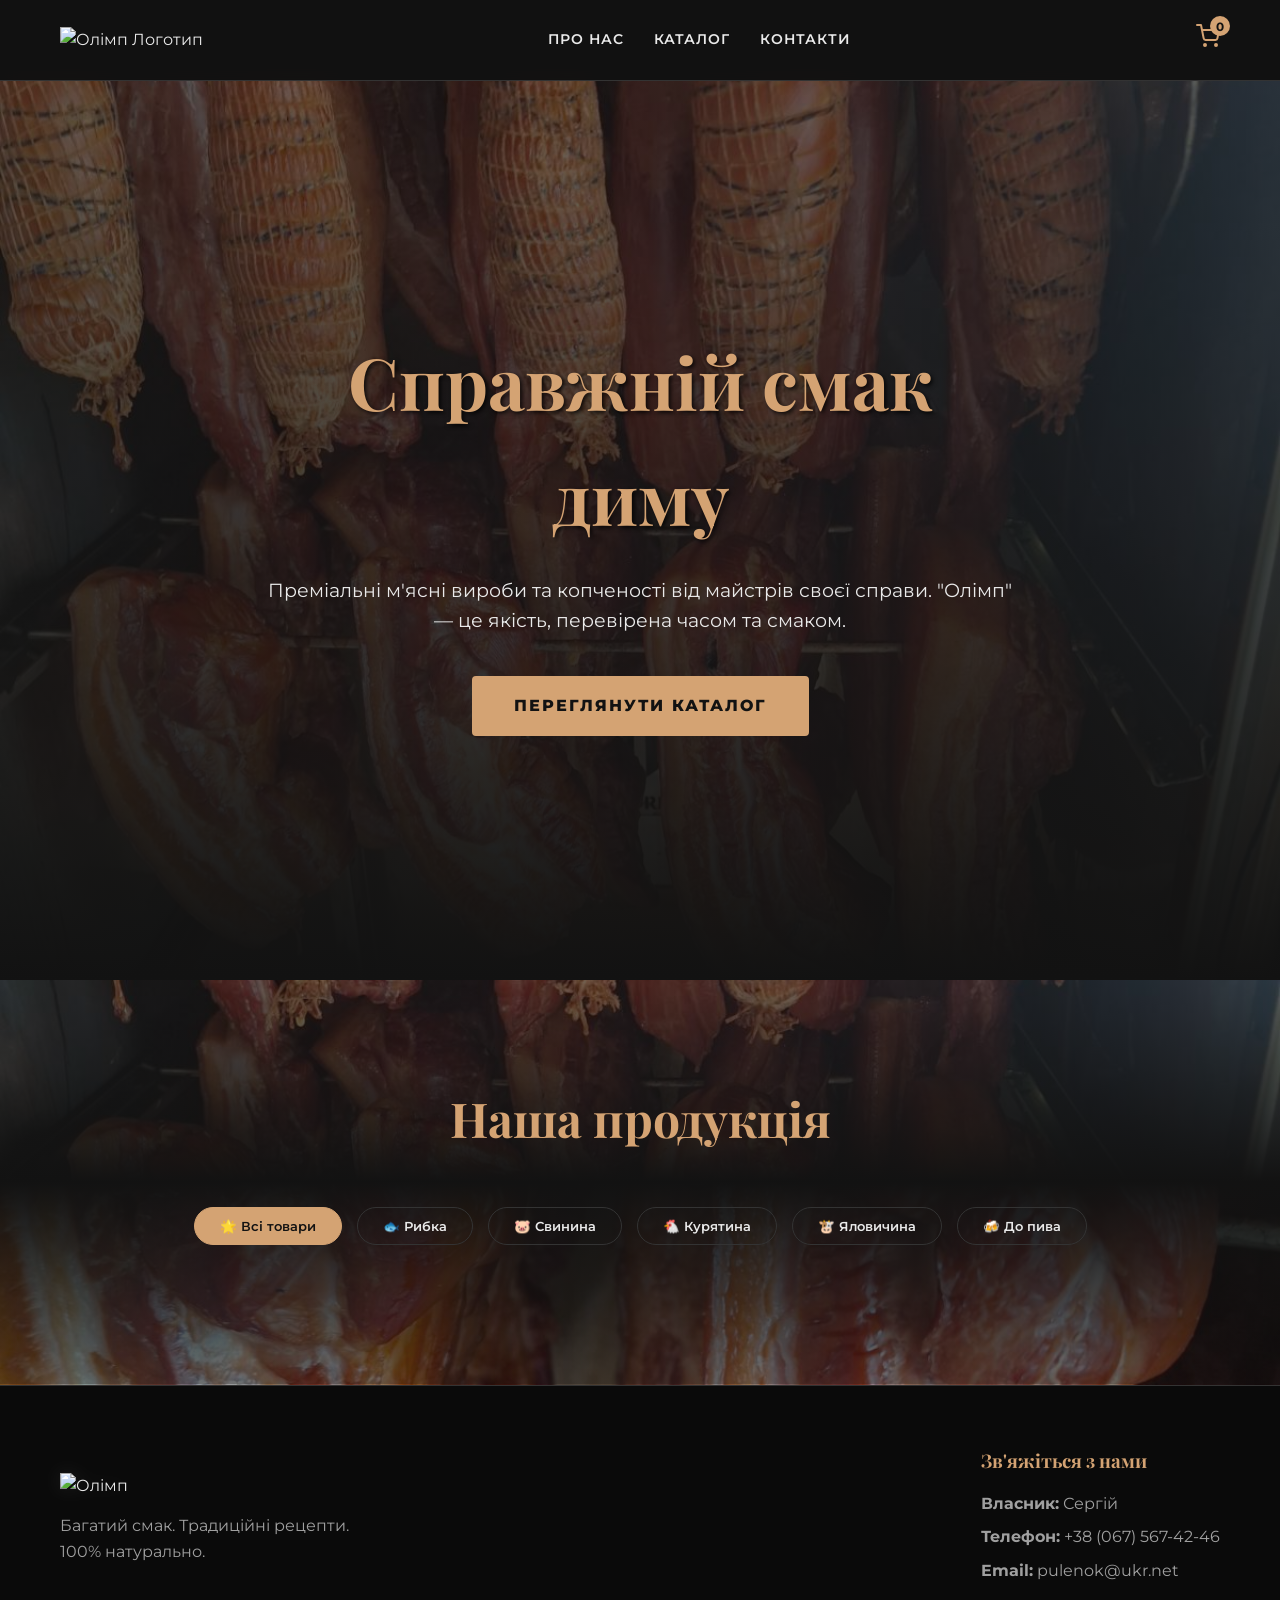
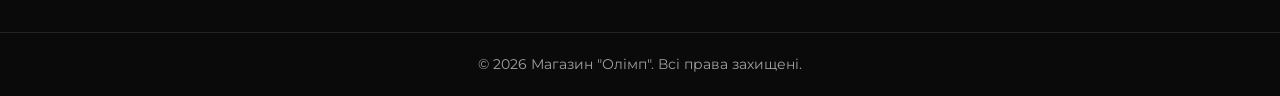
==== commit 330a1445: "Add files via upload" ====
--- a/index.html
+++ b/index.html
@@ -122,8 +122,8 @@
 
                     <select id="paymentMethod" name="Спосіб_оплати" required>
                         <option value="" disabled selected>Виберіть спосіб оплати</option>
-                        <option value="Оплата на карту продавця">Оплата на карту продавця</option>
-                        <option value="При отриманні (накладений платіж)">При отриманні (накладений платіж)</option>
+                        <option value="Оплата на карту">Оплата на карту</option>
+                        <option value="Оплата за реквізитами">Оплата за реквізитами</option>
                     </select>
 
                     <!-- Hidden field to hold the cart summary for the email -->
@@ -138,7 +138,7 @@
         </div>
     </div>
 
-    <script src="script.js"></script>
+    <script type="module" src="script.js"></script>
 </body>
 
 </html>
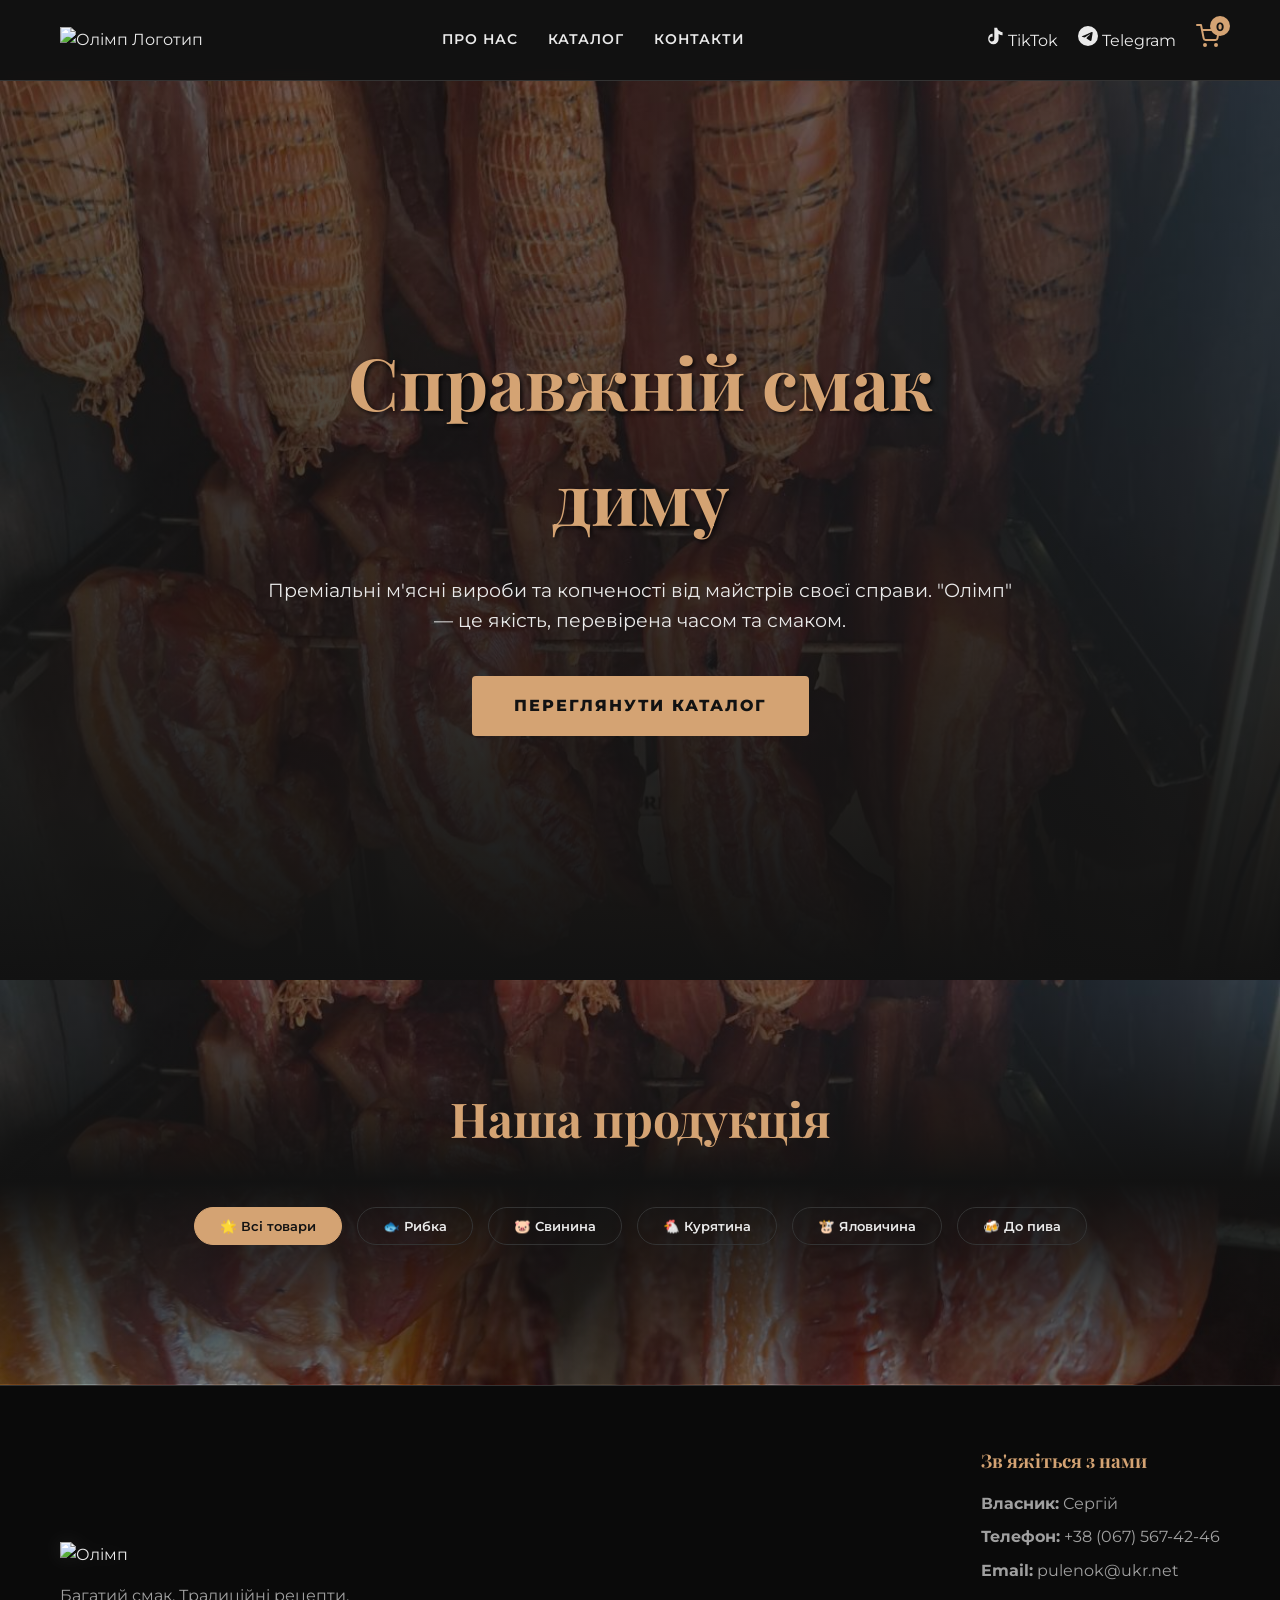
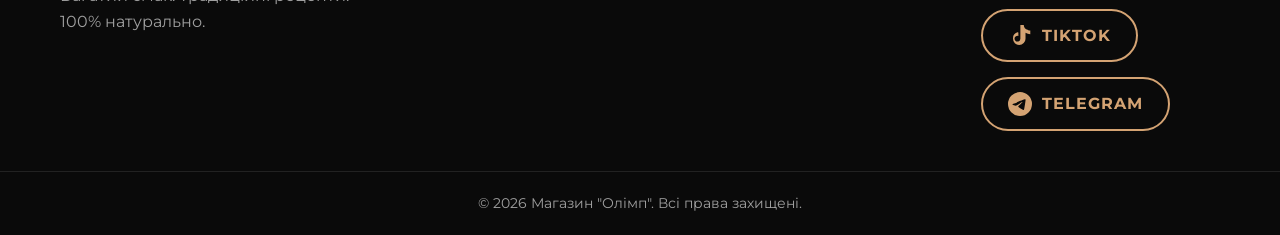
==== commit 30ed07df: "Add files via upload" ====
--- a/index.html
+++ b/index.html
@@ -24,14 +24,28 @@
                 <a href="#catalog">Каталог</a>
                 <a href="#contact">Контакти</a>
             </nav>
-            <div class="cart-icon">
-                <svg width="24" height="24" viewBox="0 0 24 24" fill="none" stroke="currentColor" stroke-width="2"
-                    stroke-linecap="round" stroke-linejoin="round">
-                    <circle cx="9" cy="21" r="1"></circle>
-                    <circle cx="20" cy="21" r="1"></circle>
-                    <path d="M1 1h4l2.68 13.39a2 2 0 0 0 2 1.61h9.72a2 2 0 0 0 2-1.61L23 6H6"></path>
-                </svg>
-                <span class="cart-count">0</span>
+            <div class="header-actions" style="display: flex; align-items: center; gap: 20px;">
+                <a href="https://www.tiktok.com/@magazun_olimp?_r=1&_t=ZS-94oPhR9GE3k" target="_blank" class="btn-social-header" aria-label="TikTok">
+                    <svg width="20" height="20" viewBox="0 0 24 24" fill="currentColor" xmlns="http://www.w3.org/2000/svg">
+                        <path d="M19.59 6.69a4.83 4.83 0 0 1-3.77-4.25V2h-3.45v13.67a2.89 2.89 0 0 1-5.2 1.74 2.89 2.89 0 0 1 2.31-4.64 2.93 2.93 0 0 1 .88.13V9.4a6.84 6.84 0 0 0-1-.05A6.33 6.33 0 0 0 5 15.68a6.34 6.34 0 0 0 6.27 6.32 6.32 6.32 0 0 0 6.25-6.32V9.66a8.49 8.49 0 0 0 4.77 1.47V7.61a5 5 0 0 1-2.7-.92z"/>
+                    </svg>
+                    <span>TikTok</span>
+                </a>
+                <a href="https://t.me/olimp_tet" target="_blank" class="btn-social-header" aria-label="Telegram">
+                    <svg width="20" height="20" viewBox="0 0 24 24" fill="currentColor" xmlns="http://www.w3.org/2000/svg">
+                        <path d="M11.944 0A12 12 0 0 0 0 12a12 12 0 0 0 12 12 12 12 0 0 0 12-12A12 12 0 0 0 12 0a12 12 0 0 0-.056 0zm4.962 7.224c.1-.002.321.023.465.14a.506.506 0 0 1 .171.325c.016.093.036.306.02.472-.18 1.898-.962 6.502-1.36 8.627-.168.9-.499 1.201-.82 1.233-.696.065-1.225-.46-1.9-.902-1.056-.693-1.653-1.124-2.678-1.8-1.185-.78-.417-1.21.258-1.91.177-.184 3.247-2.977 3.307-3.23.007-.032.014-.15-.056-.212s-.174-.041-.249-.024c-.106.024-1.793 1.14-5.061 3.345-.48.33-.913.49-1.302.48-.428-.008-1.252-.241-1.865-.44-.752-.245-1.349-.374-1.297-.789.027-.216.325-.437.896-.665 3.498-1.524 5.83-2.529 6.998-3.014 3.332-1.386 4.025-1.627 4.476-1.635z"/>
+                    </svg>
+                    <span>Telegram</span>
+                </a>
+                <div class="cart-icon">
+                    <svg width="24" height="24" viewBox="0 0 24 24" fill="none" stroke="currentColor" stroke-width="2"
+                        stroke-linecap="round" stroke-linejoin="round">
+                        <circle cx="9" cy="21" r="1"></circle>
+                        <circle cx="20" cy="21" r="1"></circle>
+                        <path d="M1 1h4l2.68 13.39a2 2 0 0 0 2 1.61h9.72a2 2 0 0 0 2-1.61L23 6H6"></path>
+                    </svg>
+                    <span class="cart-count">0</span>
+                </div>
             </div>
         </div>
     </header>
@@ -75,6 +89,21 @@
                 <p><strong>Власник:</strong> Сергій</p>
                 <p><strong>Телефон:</strong> <a href="tel:+380675674246">+38 (067) 567-42-46</a></p>
                 <p><strong>Email:</strong> <a href="mailto:pulenok@ukr.net">pulenok@ukr.net</a></p>
+                
+                <div style="margin-top: 25px; display: flex; flex-direction: column; gap: 15px; align-items: flex-start;">
+                    <a href="https://www.tiktok.com/@magazun_olimp?_r=1&_t=ZS-94oPhR9GE3k" target="_blank" class="btn-social-footer">
+                        <svg width="24" height="24" viewBox="0 0 24 24" fill="currentColor" xmlns="http://www.w3.org/2000/svg">
+                            <path d="M19.59 6.69a4.83 4.83 0 0 1-3.77-4.25V2h-3.45v13.67a2.89 2.89 0 0 1-5.2 1.74 2.89 2.89 0 0 1 2.31-4.64 2.93 2.93 0 0 1 .88.13V9.4a6.84 6.84 0 0 0-1-.05A6.33 6.33 0 0 0 5 15.68a6.34 6.34 0 0 0 6.27 6.32 6.32 6.32 0 0 0 6.25-6.32V9.66a8.49 8.49 0 0 0 4.77 1.47V7.61a5 5 0 0 1-2.7-.92z"/>
+                        </svg>
+                        TikTok
+                    </a>
+                    <a href="https://t.me/olimp_tet" target="_blank" class="btn-social-footer">
+                        <svg width="24" height="24" viewBox="0 0 24 24" fill="currentColor" xmlns="http://www.w3.org/2000/svg">
+                            <path d="M11.944 0A12 12 0 0 0 0 12a12 12 0 0 0 12 12 12 12 0 0 0 12-12A12 12 0 0 0 12 0a12 12 0 0 0-.056 0zm4.962 7.224c.1-.002.321.023.465.14a.506.506 0 0 1 .171.325c.016.093.036.306.02.472-.18 1.898-.962 6.502-1.36 8.627-.168.9-.499 1.201-.82 1.233-.696.065-1.225-.46-1.9-.902-1.056-.693-1.653-1.124-2.678-1.8-1.185-.78-.417-1.21.258-1.91.177-.184 3.247-2.977 3.307-3.23.007-.032.014-.15-.056-.212s-.174-.041-.249-.024c-.106.024-1.793 1.14-5.061 3.345-.48.33-.913.49-1.302.48-.428-.008-1.252-.241-1.865-.44-.752-.245-1.349-.374-1.297-.789.027-.216.325-.437.896-.665 3.498-1.524 5.83-2.529 6.998-3.014 3.332-1.386 4.025-1.627 4.476-1.635z"/>
+                        </svg>
+                        Telegram
+                    </a>
+                </div>
             </div>
         </div>
         <div class="footer-bottom">
@@ -138,6 +167,25 @@
         </div>
     </div>
 
+    <!-- Custom Quantity Selection Modal -->
+    <div class="cart-overlay" id="qty-modal-overlay">
+        <div class="cart-modal qty-modal">
+            <div class="cart-header">
+                <h2>Виберіть кількість</h2>
+                <button class="close-cart" id="close-qty-modal">&times;</button>
+            </div>
+            <div class="cart-items" style="display: flex; flex-direction: column; align-items: center; justify-content: center; text-align: center;">
+                <h3 id="qty-product-name" style="margin-bottom: 20px; color: var(--accent-gold);">Назва товару</h3>
+                
+                <div id="qty-selector-container" style="margin-bottom: 30px; width: 100%;">
+                    <!-- Radio buttons or input will be injected here -->
+                </div>
+
+                <button id="confirm-add-to-cart" class="btn-primary w-100" style="padding: 15px; font-size: 1.1rem;">Додати в кошик</button>
+            </div>
+        </div>
+    </div>
+
     <script type="module" src="script.js"></script>
 </body>
 
--- a/style.css
+++ b/style.css
@@ -90,6 +90,60 @@
 
 .cart-icon:hover {
     transform: scale(1.1);
+}
+
+.btn-tiktok-header {
+    display: flex;
+    align-items: center;
+    gap: 8px;
+    background: transparent;
+    border: 1px solid var(--accent-gold);
+    color: var(--text-main);
+    padding: 6px 15px;
+    border-radius: 20px;
+    font-weight: 600;
+    font-size: 0.9rem;
+    transition: all 0.3s;
+    animation: pulseTiktok 2s infinite;
+}
+
+.btn-tiktok-header:hover {
+    background: var(--accent-gold);
+    color: var(--bg-dark);
+    transform: scale(1.05);
+}
+
+@keyframes pulseTiktok {
+    0% { box-shadow: 0 0 0 0 rgba(212, 163, 115, 0.4); }
+    70% { box-shadow: 0 0 0 10px rgba(212, 163, 115, 0); }
+    100% { box-shadow: 0 0 0 0 rgba(212, 163, 115, 0); }
+}
+
+.btn-social-footer {
+    display: inline-flex;
+    align-items: center;
+    gap: 10px;
+    background: transparent;
+    border: 2px solid var(--accent-gold);
+    color: var(--accent-gold);
+    padding: 12px 25px;
+    border-radius: 30px;
+    font-weight: 700;
+    font-size: 1rem;
+    transition: all 0.3s;
+    text-transform: uppercase;
+    letter-spacing: 1px;
+    animation: pulseSocial 2s infinite;
+}
+
+.btn-social-footer:nth-child(2) {
+    animation-delay: 1s;
+}
+
+.btn-social-footer:hover {
+    background: var(--accent-gold);
+    color: var(--bg-dark);
+    transform: translateY(-3px);
 }
 
 .cart-count {
@@ -210,6 +264,7 @@
     justify-content: center;
     margin-bottom: 40px;
     gap: 15px;
+    flex-wrap: wrap; /* Added so buttons wrap on small screens instead of overflowing */
 }
 
 .filter-btn {
@@ -451,6 +506,15 @@
     .nav-links {
         display: none;
     }
+    
+    .filters {
+        gap: 10px;
+    }
+    
+    .filter-btn {
+        padding: 8px 15px;
+        font-size: 0.85rem;
+    }
 
     .product-grid {
         grid-template-columns: repeat(auto-fill, minmax(200px, 1fr));
@@ -495,6 +559,7 @@
     transition: transform 0.4s cubic-bezier(0.4, 0, 0.2, 1);
     box-shadow: -5px 0 20px rgba(0, 0, 0, 0.5);
     border-left: 1px solid var(--border-color);
+    overflow-y: auto; /* Fix for mobile so the whole side panel scrolls */
 }
 
 .cart-overlay.active .cart-modal {
@@ -507,6 +572,10 @@
     display: flex;
     justify-content: space-between;
     align-items: center;
+    position: sticky;
+    top: 0;
+    background: var(--bg-card);
+    z-index: 10;
 }
 
 .cart-header h2 {
@@ -527,8 +596,7 @@
 }
 
 .cart-items {
-    flex-grow: 1;
-    overflow-y: auto;
+    /* flex-grow removed, using standard block layout in the scrolling column */
     padding: 20px;
 }
 
@@ -580,7 +648,6 @@
     padding: 20px;
     border-top: 1px solid var(--border-color);
     background: rgba(0, 0, 0, 0.2);
-    overflow-y: auto;
 }
 
 .cart-total {
@@ -623,6 +690,37 @@
 .checkout-form input:focus,
 .checkout-form select:focus {
     border-color: var(--accent-gold);
+}
+
+@media (max-width: 480px) {
+    .btn-tiktok-header span {
+        display: none;
+    }
+    
+    .btn-tiktok-header {
+        padding: 6px 10px;
+    }
+
+    .cart-modal {
+        max-width: 100%; /* Full screen width on very small screens */
+    }
+    
+    .checkout-form input,
+    .checkout-form select {
+        padding: 12px 15px; /* Larger tap targets */
+        font-size: 16px; /* Stop iOS auto-zoom on inputs */
+    }
+    
+    .product-action {
+        flex-direction: column;
+        align-items: stretch;
+        gap: 10px;
+    }
+    
+    .add-to-cart {
+        padding: 12px;
+        font-size: 1rem;
+    }
 }
 
 .w-100 {
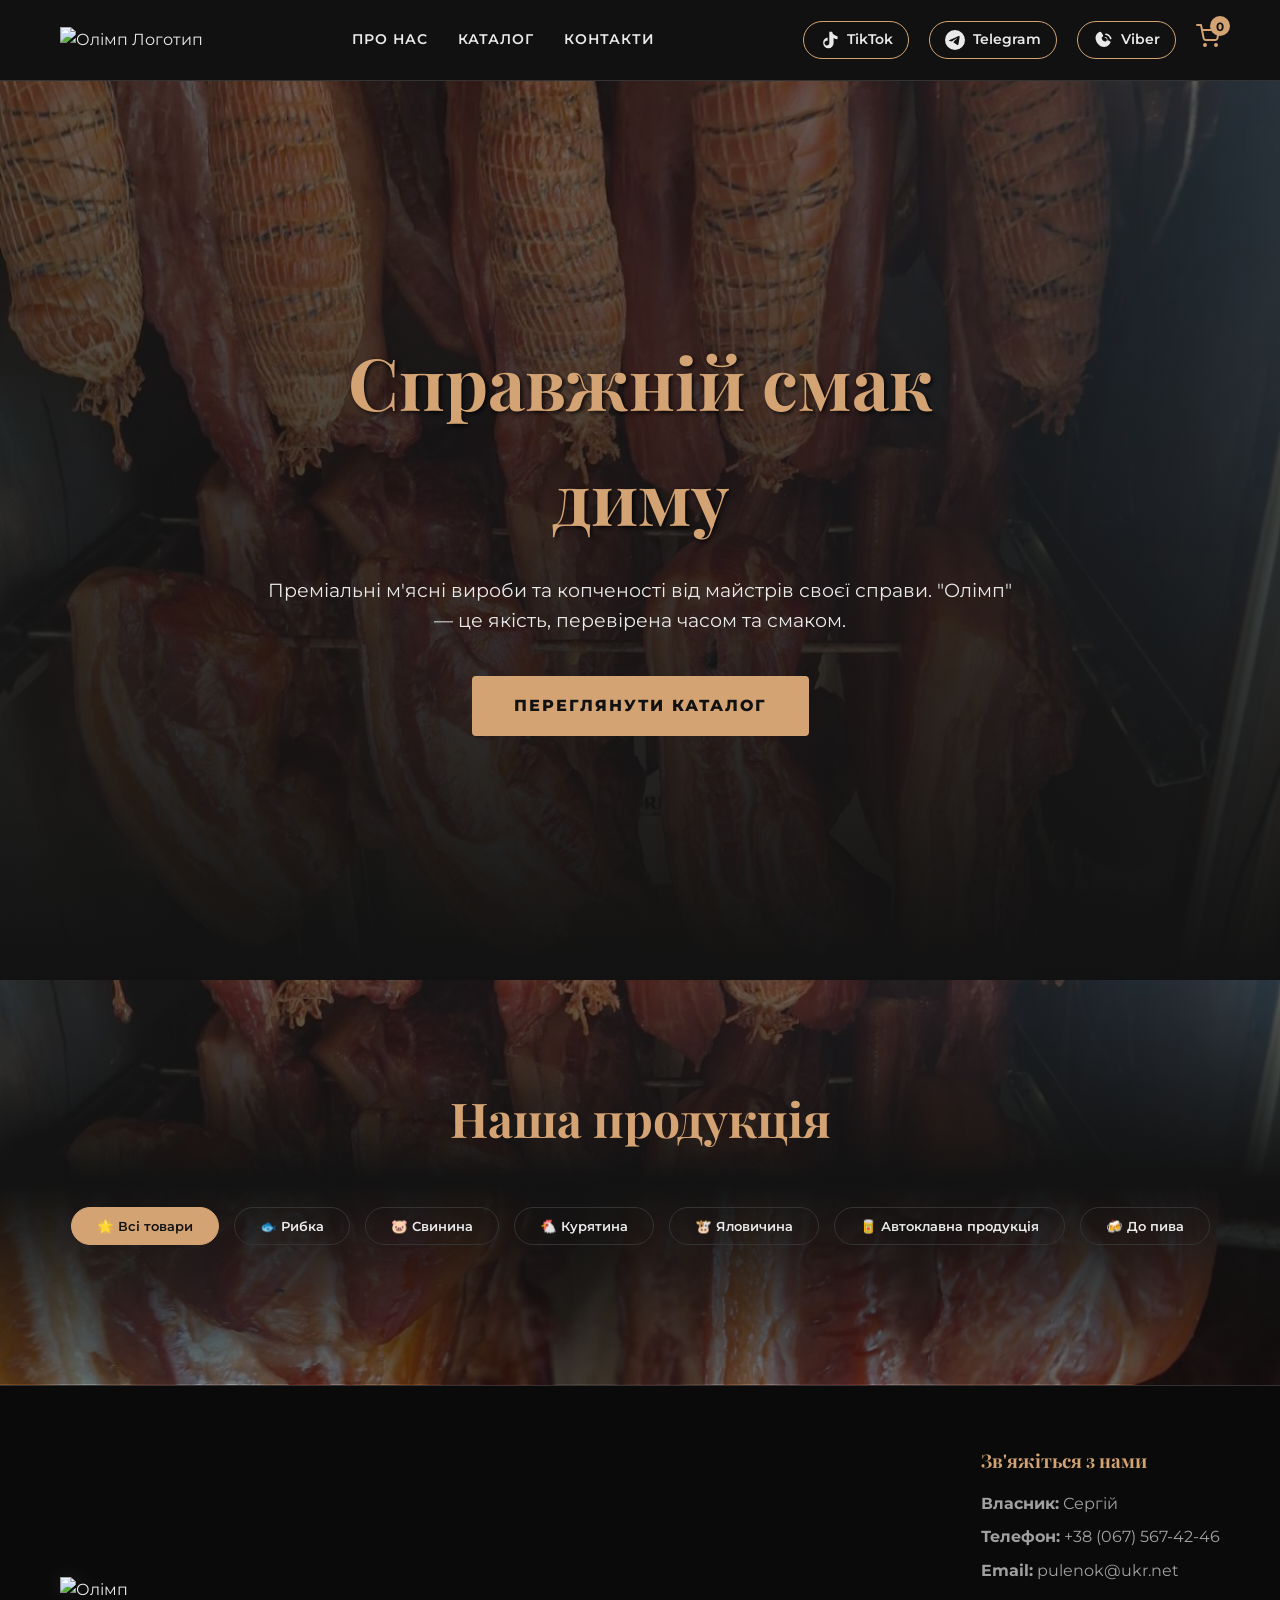
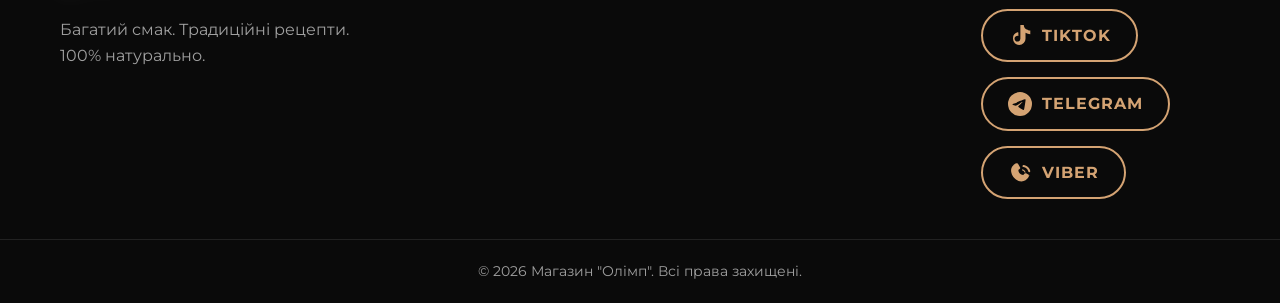
==== commit 2e94f06f: "Add files via upload" ====
--- a/index.html
+++ b/index.html
@@ -37,6 +37,12 @@
                     </svg>
                     <span>Telegram</span>
                 </a>
+                <a href="https://invite.viber.com/?g2=AQB1ZLdaEJnmi1RvqlBfOAKzn2ZPwexirM5mxNIV1fwe3vBY5asU3u6PaSn9qs9J" target="_blank" class="btn-social-header" aria-label="Viber">
+                    <svg width="20" height="20" viewBox="0 0 24 24" fill="currentColor" xmlns="http://www.w3.org/2000/svg">
+                        <path d="M22.052 15.01c-.11-.41-.715-1.01-1.41-1.31L18.14 12.3c-.69-.3-1.41-.11-1.81.4l-.8 1c-.1.1-.3.2-.5.2-2.31 0-4.63-2.31-4.63-4.63 0-.2.1-.4.2-.5l1-.8a1.275 1.275 0 0 0 .4-1.81l-1.4-2.5c-.3-.71-.895-1.31-1.295-1.41a2.152 2.152 0 0 0-1.808.2c-.8.5-4.425 2.812-4.425 7.14 0 4.83 4.628 10.865 10.363 10.865 4.332 0 6.645-3.623 7.145-4.425a2.03 2.03 0 0 0 .2-1.808l.142-.242zM15.422 6.096c2.414.28 4.39 2.053 4.887 4.394a1.002 1.002 0 0 0 1.956-.412c-.676-3.18-3.376-5.643-6.6-6.012a1.002 1.002 0 1 0-.243 1.99s0 .04.04.04zM14.538 9.388c.957.108 1.83 1.013 2.012 1.948a.5.5 0 0 0 .978-.184c-.26-1.36-1.436-2.541-2.825-2.7a.5.5 0 1 0-.165.936z"/>
+                    </svg>
+                    <span>Viber</span>
+                </a>
                 <div class="cart-icon">
                     <svg width="24" height="24" viewBox="0 0 24 24" fill="none" stroke="currentColor" stroke-width="2"
                         stroke-linecap="round" stroke-linejoin="round">
@@ -69,6 +75,7 @@
                 <button class="filter-btn" data-filter="pork">🐷 Свинина</button>
                 <button class="filter-btn" data-filter="chicken">🐔 Курятина</button>
                 <button class="filter-btn" data-filter="beef">🐮 Яловичина</button>
+                <button class="filter-btn" data-filter="autoclave">🥫 Автоклавна продукція</button>
                 <button class="filter-btn" data-filter="beer">🍻 До пива</button>
             </div>
             <div id="product-grid" class="product-grid">
@@ -103,6 +110,12 @@
                         </svg>
                         Telegram
                     </a>
+                    <a href="https://invite.viber.com/?g2=AQB1ZLdaEJnmi1RvqlBfOAKzn2ZPwexirM5mxNIV1fwe3vBY5asU3u6PaSn9qs9J" target="_blank" class="btn-social-footer">
+                        <svg width="24" height="24" viewBox="0 0 24 24" fill="currentColor" xmlns="http://www.w3.org/2000/svg">
+                            <path d="M22.052 15.01c-.11-.41-.715-1.01-1.41-1.31L18.14 12.3c-.69-.3-1.41-.11-1.81.4l-.8 1c-.1.1-.3.2-.5.2-2.31 0-4.63-2.31-4.63-4.63 0-.2.1-.4.2-.5l1-.8a1.275 1.275 0 0 0 .4-1.81l-1.4-2.5c-.3-.71-.895-1.31-1.295-1.41a2.152 2.152 0 0 0-1.808.2c-.8.5-4.425 2.812-4.425 7.14 0 4.83 4.628 10.865 10.363 10.865 4.332 0 6.645-3.623 7.145-4.425a2.03 2.03 0 0 0 .2-1.808l.142-.242zM15.422 6.096c2.414.28 4.39 2.053 4.887 4.394a1.002 1.002 0 0 0 1.956-.412c-.676-3.18-3.376-5.643-6.6-6.012a1.002 1.002 0 1 0-.243 1.99s0 .04.04.04zM14.538 9.388c.957.108 1.83 1.013 2.012 1.948a.5.5 0 0 0 .978-.184c-.26-1.36-1.436-2.541-2.825-2.7a.5.5 0 1 0-.165.936z"/>
+                        </svg>
+                        Viber
+                    </a>
                 </div>
             </div>
         </div>
--- a/style.css
+++ b/style.css
@@ -92,7 +92,7 @@
     transform: scale(1.1);
 }
 
-.btn-tiktok-header {
+.btn-social-header {
     display: flex;
     align-items: center;
     gap: 8px;
@@ -104,16 +104,16 @@
     font-weight: 600;
     font-size: 0.9rem;
     transition: all 0.3s;
-    animation: pulseTiktok 2s infinite;
-}
-
-.btn-tiktok-header:hover {
+    animation: pulseSocial 2s infinite;
+}
+
+.btn-social-header:hover {
     background: var(--accent-gold);
     color: var(--bg-dark);
     transform: scale(1.05);
 }
 
-@keyframes pulseTiktok {
+@keyframes pulseSocial {
     0% { box-shadow: 0 0 0 0 rgba(212, 163, 115, 0.4); }
     70% { box-shadow: 0 0 0 10px rgba(212, 163, 115, 0); }
     100% { box-shadow: 0 0 0 0 rgba(212, 163, 115, 0); }
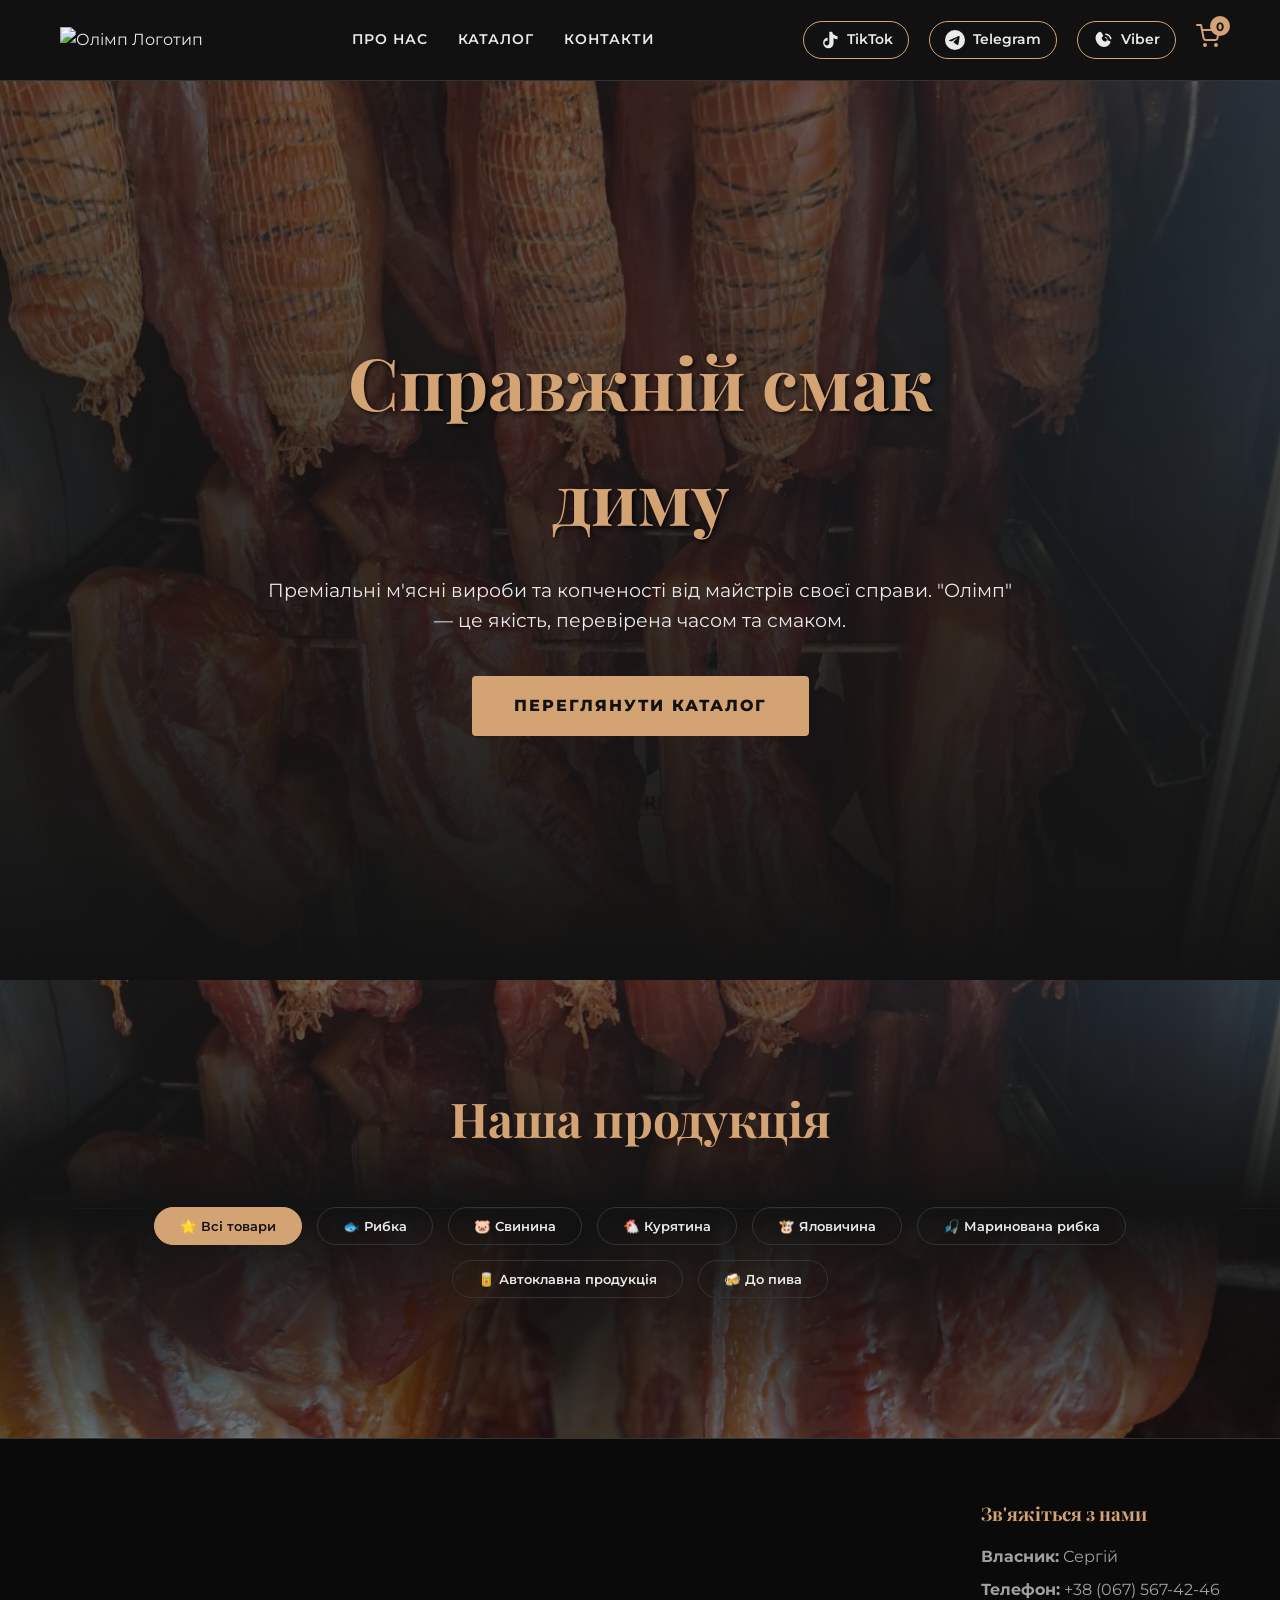
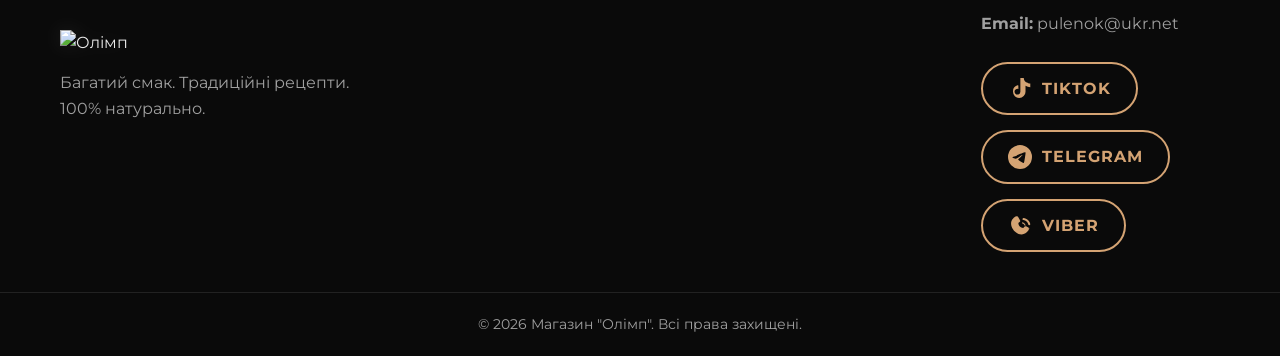
==== commit 8d82a8b7: "Add files via upload" ====
--- a/index.html
+++ b/index.html
@@ -75,6 +75,7 @@
                 <button class="filter-btn" data-filter="pork">🐷 Свинина</button>
                 <button class="filter-btn" data-filter="chicken">🐔 Курятина</button>
                 <button class="filter-btn" data-filter="beef">🐮 Яловичина</button>
+                <button class="filter-btn" data-filter="marinated_fish">🎣 Маринована рибка</button>
                 <button class="filter-btn" data-filter="autoclave">🥫 Автоклавна продукція</button>
                 <button class="filter-btn" data-filter="beer">🍻 До пива</button>
             </div>
@@ -190,6 +191,10 @@
             <div class="cart-items" style="display: flex; flex-direction: column; align-items: center; justify-content: center; text-align: center;">
                 <h3 id="qty-product-name" style="margin-bottom: 20px; color: var(--accent-gold);">Назва товару</h3>
                 
+                <div id="size-selector-container" style="width: 100%; margin-bottom: 20px; display: none;">
+                    <!-- Size buttons will be injected here -->
+                </div>
+
                 <div id="qty-selector-container" style="margin-bottom: 30px; width: 100%;">
                     <!-- Radio buttons or input will be injected here -->
                 </div>
--- a/style.css
+++ b/style.css
@@ -733,4 +733,38 @@
     color: var(--text-muted);
     text-align: center;
     margin-top: 10px;
-}+}
+
+/* Size Selector in Modal */
+.size-grid {
+    display: flex;
+    gap: 15px;
+    width: 100%;
+    margin-bottom: 20px;
+}
+
+.size-option-btn {
+    background: var(--bg-dark);
+    border: 1px solid var(--border-color);
+    color: var(--text-main);
+    padding: 15px;
+    border-radius: 8px;
+    cursor: pointer;
+    transition: all 0.3s;
+    font-weight: 600;
+    flex: 1;
+    display: flex;
+    align-items: center;
+    justify-content: center;
+    font-family: inherit;
+}
+
+.size-option-btn.active {
+    background: var(--accent-gold);
+    color: var(--bg-dark);
+    border-color: var(--accent-gold);
+}
+
+.size-option-btn:hover:not(.active) {
+    border-color: var(--accent-gold);
+}
